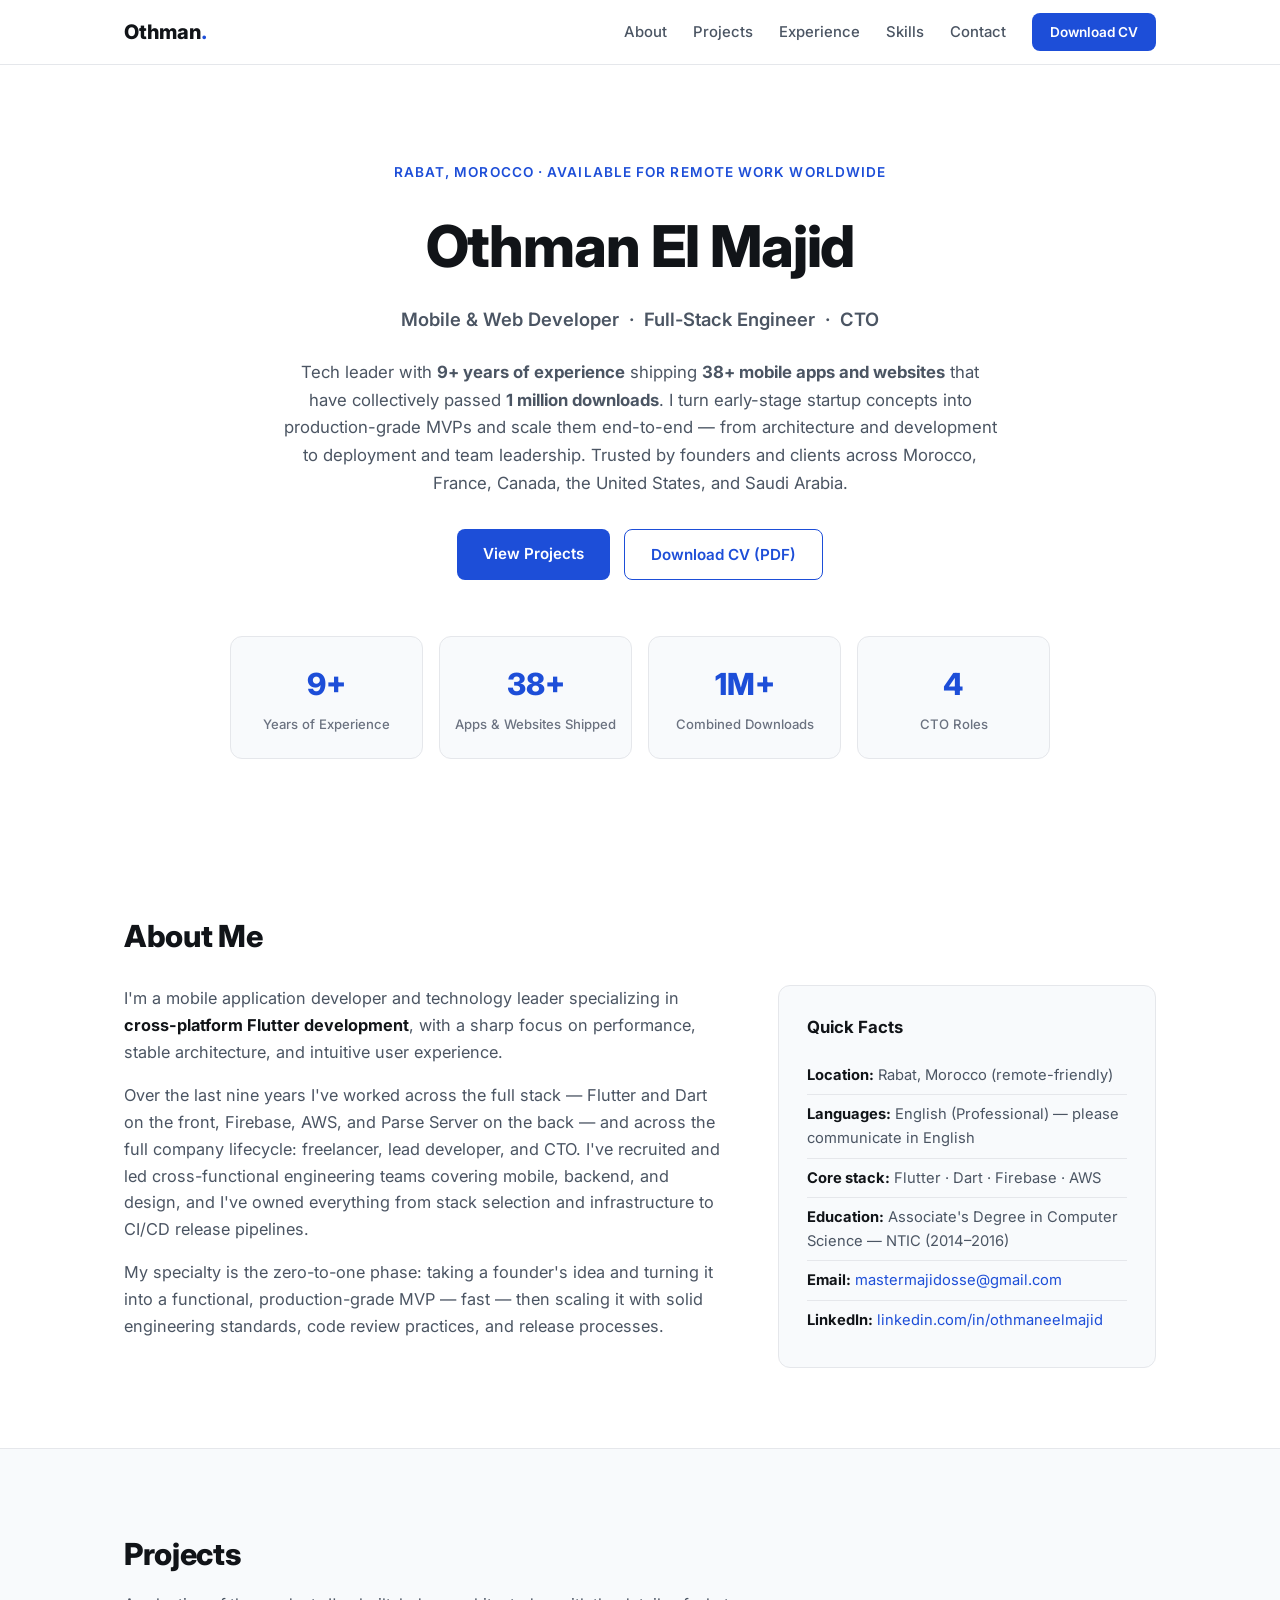
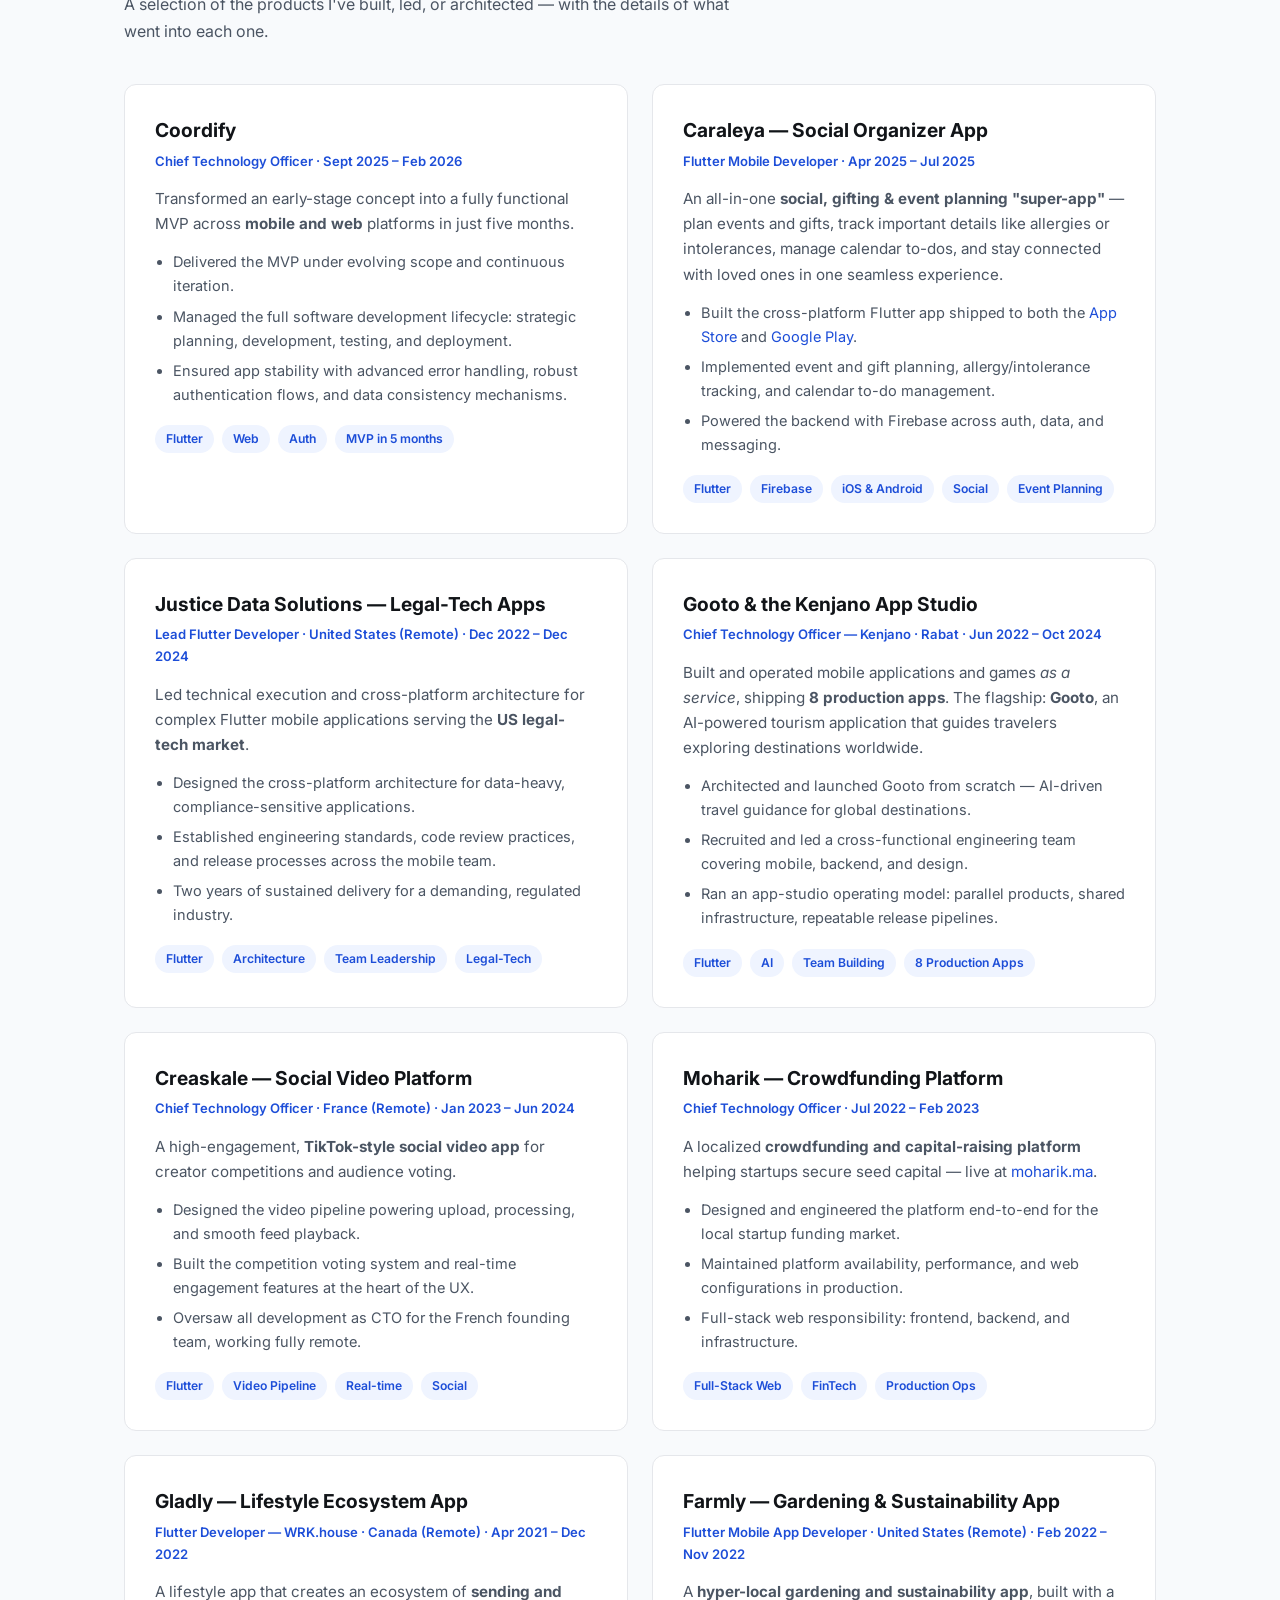
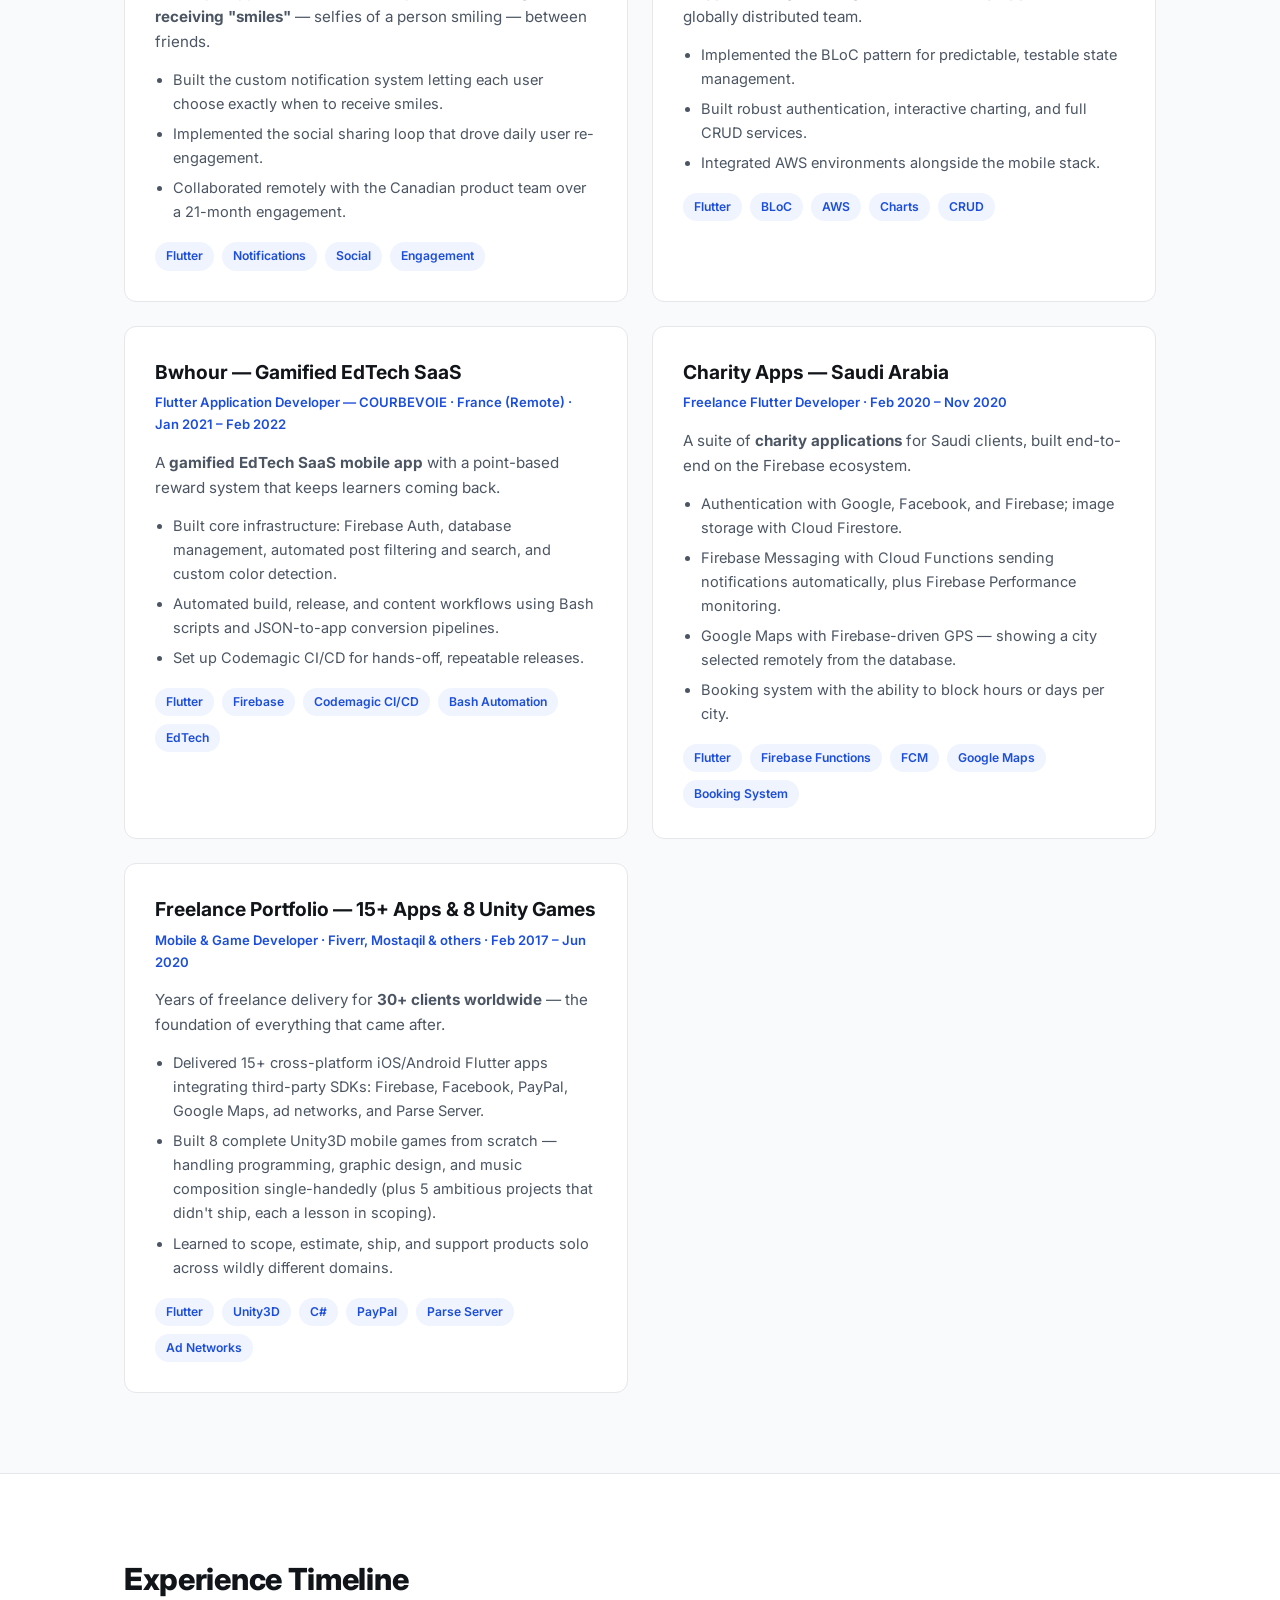
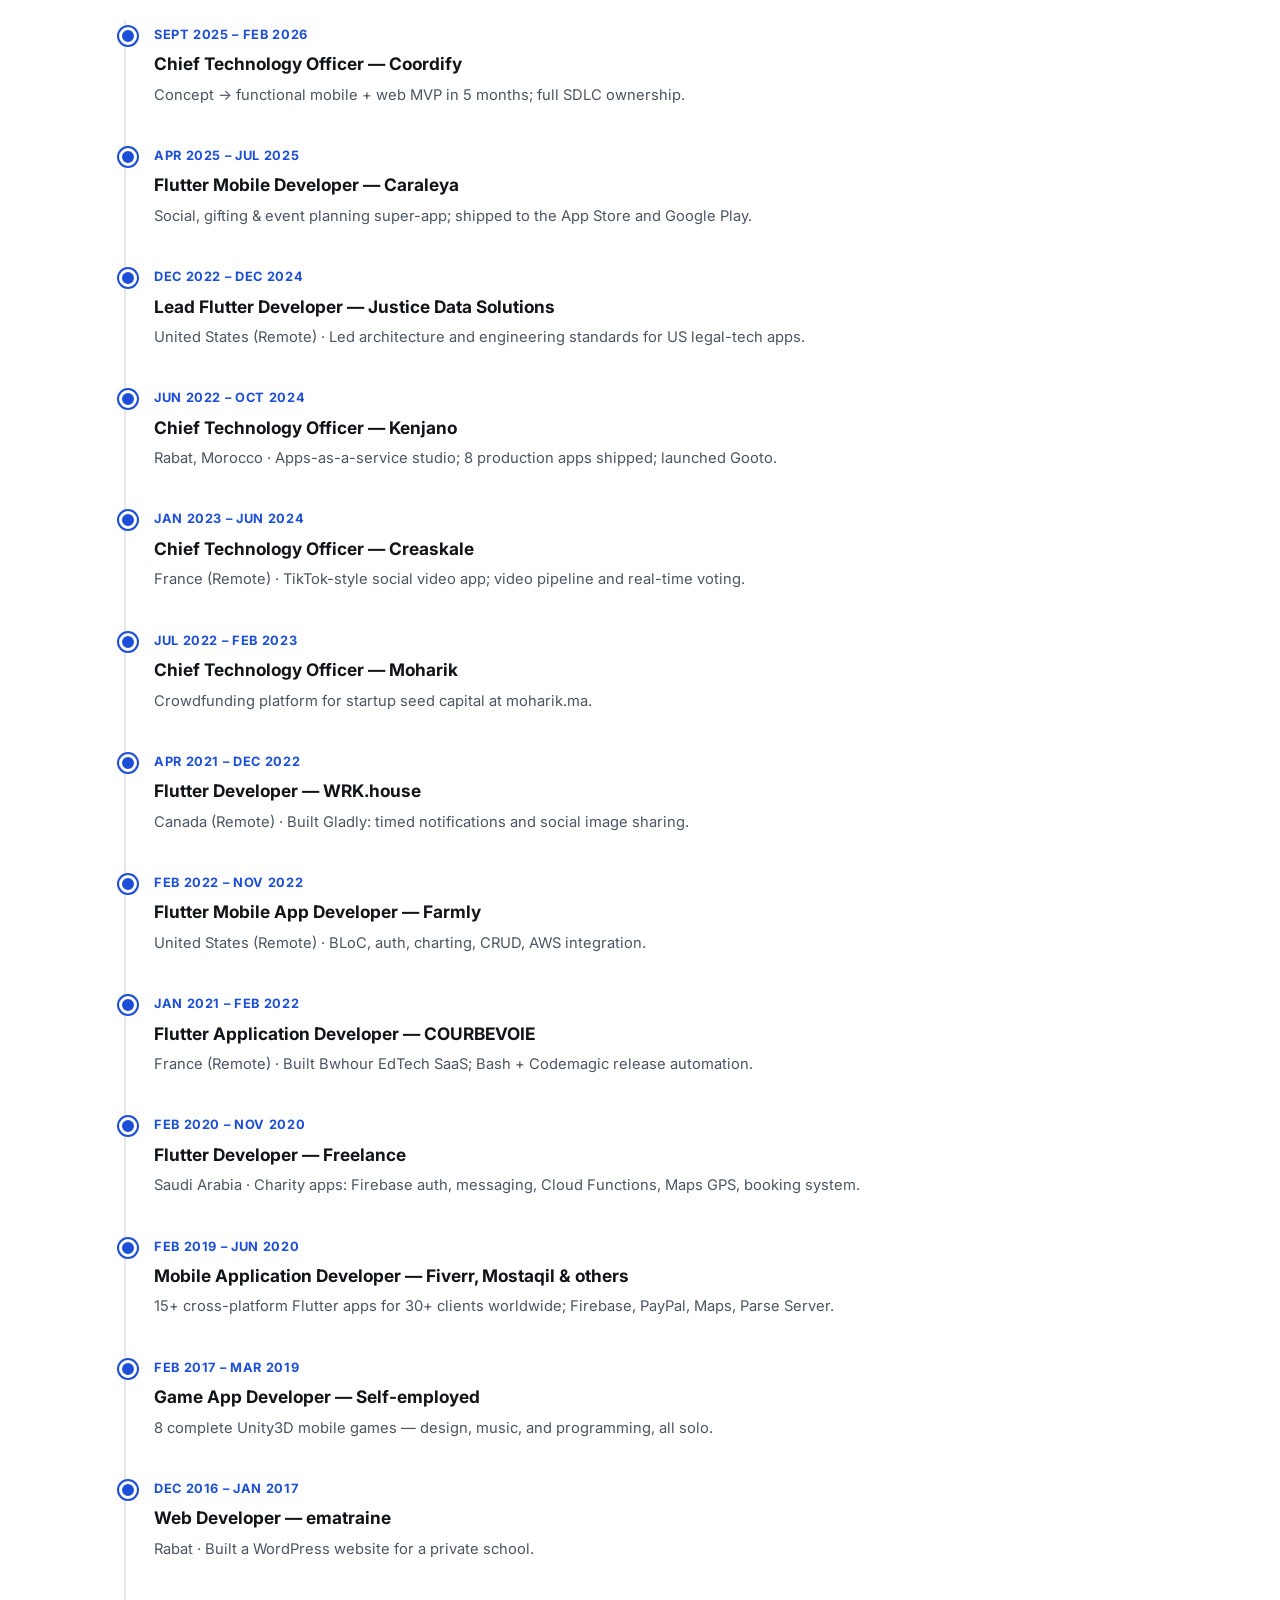
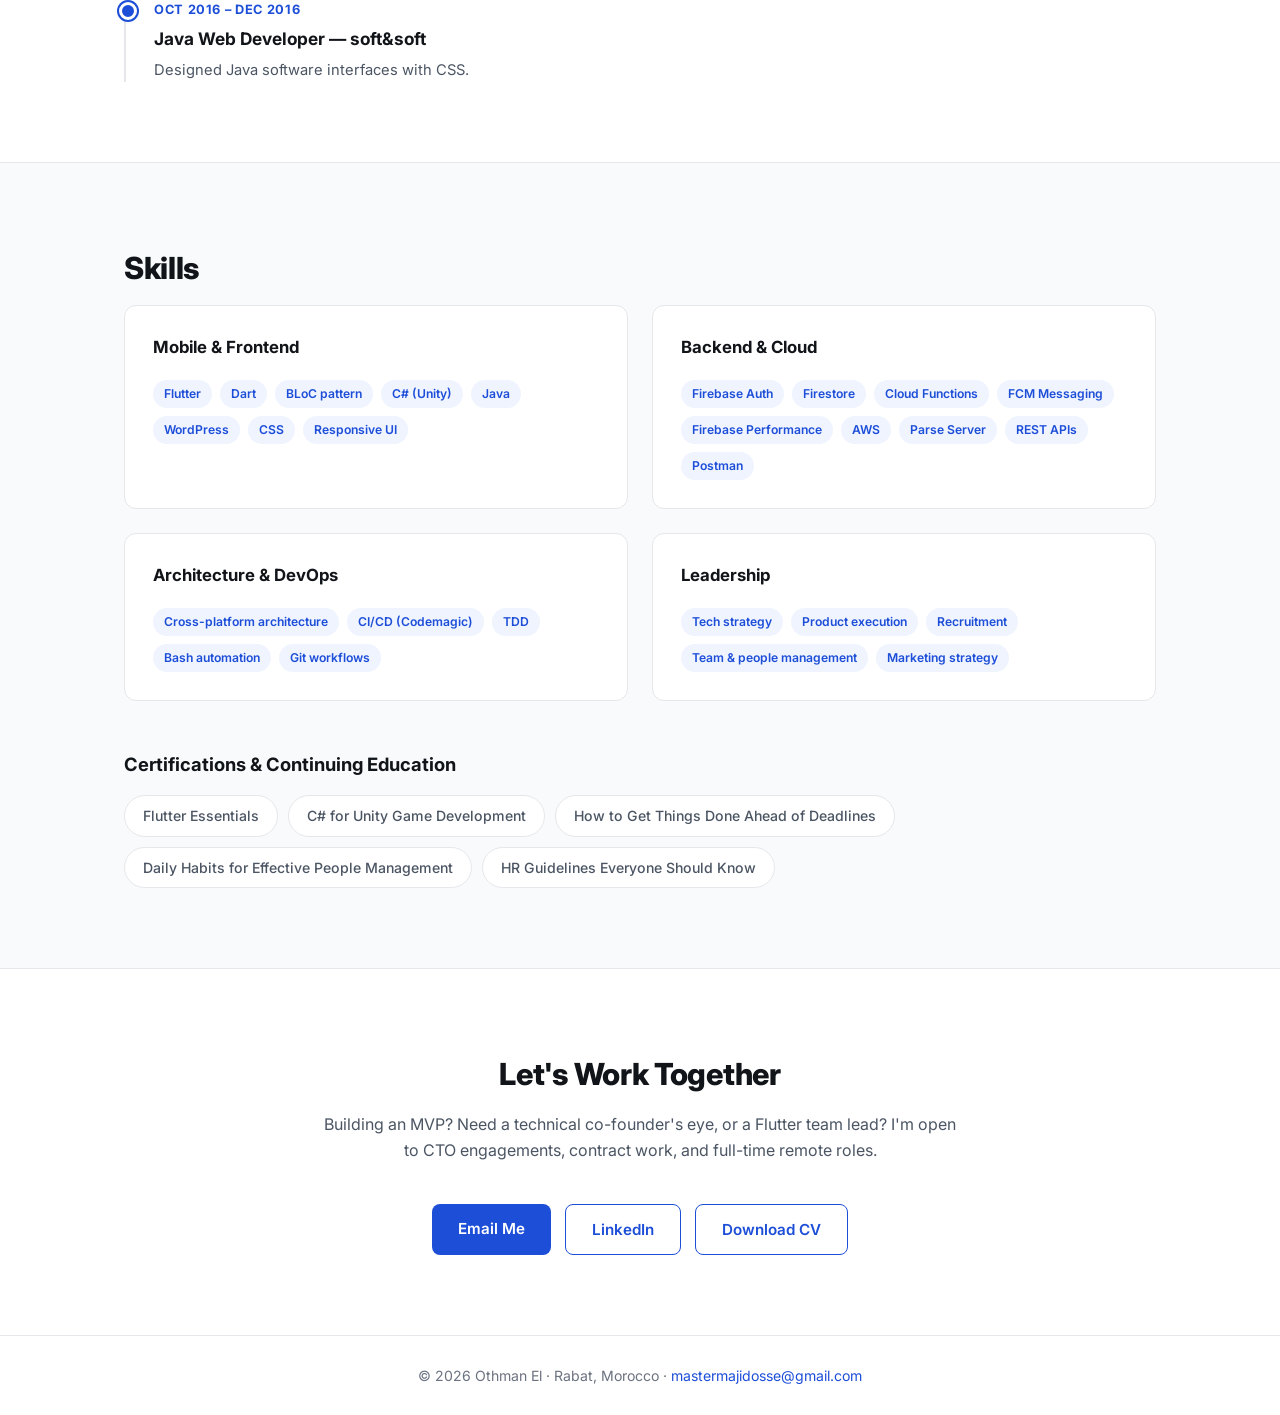
==== index.html @ d40a1158 "first commit" ====
<!DOCTYPE html>
<html lang="en">
<head>
  <meta charset="UTF-8" />
  <meta name="viewport" content="width=device-width, initial-scale=1.0" />
  <title>Othman El — Mobile &amp; Full-Stack Developer · CTO</title>
  <meta name="description" content="Othman El — Mobile application developer, full-stack engineer and CTO with 9+ years of experience, 38+ shipped apps and 1M+ downloads. Based in Rabat, Morocco." />
  <link rel="preconnect" href="https://fonts.googleapis.com" />
  <link rel="preconnect" href="https://fonts.gstatic.com" crossorigin />
  <link href="https://fonts.googleapis.com/css2?family=Inter:wght@400;500;600;700;800&display=swap" rel="stylesheet" />
  <link rel="stylesheet" href="css/style.css" />
</head>
<body>

  <!-- ============ NAV ============ -->
  <header class="nav">
    <div class="container nav-inner">
      <a href="#top" class="nav-logo">Othman<span>.</span></a>
      <nav class="nav-links" id="navLinks">
        <a href="#about">About</a>
        <a href="#projects">Projects</a>
        <a href="#experience">Experience</a>
        <a href="#skills">Skills</a>
        <a href="#contact">Contact</a>
        <a href="Othman_El_Majid_CV.pdf" class="btn btn-small" download>Download CV</a>
      </nav>
      <button class="nav-toggle" id="navToggle" aria-label="Toggle menu">
        <span></span><span></span><span></span>
      </button>
    </div>
  </header>

  <!-- ============ HERO ============ -->
  <section class="hero" id="top">
    <div class="container">
      <p class="hero-kicker">Rabat, Morocco · Available for remote work worldwide</p>
      <h1>Othman El Majid</h1>
      <p class="hero-role">Mobile &amp; Web Developer &nbsp;·&nbsp; Full-Stack Engineer &nbsp;·&nbsp; CTO</p>
      <p class="hero-lead">
        Tech leader with <strong>9+ years of experience</strong> shipping <strong>38+ mobile apps and websites</strong>
        that have collectively passed <strong>1&nbsp;million downloads</strong>. I turn early-stage startup concepts
        into production-grade MVPs and scale them end-to-end — from architecture and development to deployment
        and team leadership. Trusted by founders and clients across Morocco, France, Canada, the United States,
        and Saudi Arabia.
      </p>
      <div class="hero-actions">
        <a href="#projects" class="btn">View Projects</a>
        <a href="Othman_El_Majid_CV.pdf" class="btn btn-outline" download>Download CV (PDF)</a>
      </div>
      <div class="hero-stats">
        <div class="stat"><span class="stat-num">9+</span><span class="stat-label">Years of Experience</span></div>
        <div class="stat"><span class="stat-num">38+</span><span class="stat-label">Apps &amp; Websites Shipped</span></div>
        <div class="stat"><span class="stat-num">1M+</span><span class="stat-label">Combined Downloads</span></div>
        <div class="stat"><span class="stat-num">4</span><span class="stat-label">CTO Roles</span></div>
      </div>
    </div>
  </section>

  <!-- ============ ABOUT ============ -->
  <section class="section" id="about">
    <div class="container">
      <h2 class="section-title">About Me</h2>
      <div class="about-grid">
        <div class="about-text">
          <p>
            I'm a mobile application developer and technology leader specializing in
            <strong>cross-platform Flutter development</strong>, with a sharp focus on performance,
            stable architecture, and intuitive user experience.
          </p>
          <p>
            Over the last nine years I've worked across the full stack — Flutter and Dart on the front,
            Firebase, AWS, and Parse Server on the back — and across the full company lifecycle:
            freelancer, lead developer, and CTO. I've recruited and led cross-functional
            engineering teams covering mobile, backend, and design, and I've owned everything from
            stack selection and infrastructure to CI/CD release pipelines.
          </p>
          <p>
            My specialty is the zero-to-one phase: taking a founder's idea and turning it into a
            functional, production-grade MVP — fast — then scaling it with solid engineering
            standards, code review practices, and release processes.
          </p>
        </div>
        <div class="about-facts">
          <h3>Quick Facts</h3>
          <ul>
            <li><strong>Location:</strong> Rabat, Morocco (remote-friendly)</li>
            <li><strong>Languages:</strong> English (Professional) — please communicate in English</li>
            <li><strong>Core stack:</strong> Flutter · Dart · Firebase · AWS</li>
            <li><strong>Education:</strong> Associate's Degree in Computer Science — NTIC (2014–2016)</li>
            <li><strong>Email:</strong> <a href="mailto:mastermajidosse@gmail.com">mastermajidosse@gmail.com</a></li>
            <li><strong>LinkedIn:</strong> <a href="https://linkedin.com/in/othmaneelmajid" target="_blank" rel="noopener">linkedin.com/in/othmaneelmajid</a></li>
          </ul>
        </div>
      </div>
    </div>
  </section>

  <!-- ============ PROJECTS ============ -->
  <section class="section section-alt" id="projects">
    <div class="container">
      <h2 class="section-title">Projects</h2>
      <p class="section-sub">A selection of the products I've built, led, or architected — with the details of what went into each one.</p>

      <div class="projects">

        <!-- Coordify -->
        <article class="project">
          <div class="project-head">
            <h3>Coordify</h3>
            <span class="project-role">Chief Technology Officer · Sept 2025 – Feb 2026</span>
          </div>
          <p class="project-desc">
            Transformed an early-stage concept into a fully functional MVP across <strong>mobile and web</strong>
            platforms in just five months.
          </p>
          <ul class="project-details">
            <li>Delivered the MVP under evolving scope and continuous iteration.</li>
            <li>Managed the full software development lifecycle: strategic planning, development, testing, and deployment.</li>
            <li>Ensured app stability with advanced error handling, robust authentication flows, and data consistency mechanisms.</li>
          </ul>
          <div class="tags"><span>Flutter</span><span>Web</span><span>Auth</span><span>MVP in 5 months</span></div>
        </article>

        <!-- Caraleya -->
        <article class="project">
          <div class="project-head">
            <h3>Caraleya — Social Organizer App</h3>
            <span class="project-role">Flutter Mobile Developer · Apr 2025 – Jul 2025</span>
          </div>
          <p class="project-desc">
            An all-in-one <strong>social, gifting &amp; event planning "super-app"</strong> — plan events
            and gifts, track important details like allergies or intolerances, manage calendar to-dos,
            and stay connected with loved ones in one seamless experience.
          </p>
          <ul class="project-details">
            <li>Built the cross-platform Flutter app shipped to both the
              <a href="https://apps.apple.com" target="_blank" rel="noopener">App Store</a> and
              <a href="https://play.google.com" target="_blank" rel="noopener">Google Play</a>.</li>
            <li>Implemented event and gift planning, allergy/intolerance tracking, and calendar to-do management.</li>
            <li>Powered the backend with Firebase across auth, data, and messaging.</li>
          </ul>
          <div class="tags"><span>Flutter</span><span>Firebase</span><span>iOS &amp; Android</span><span>Social</span><span>Event Planning</span></div>
        </article>

        <!-- Justice Data Solutions -->
        <article class="project">
          <div class="project-head">
            <h3>Justice Data Solutions — Legal-Tech Apps</h3>
            <span class="project-role">Lead Flutter Developer · United States (Remote) · Dec 2022 – Dec 2024</span>
          </div>
          <p class="project-desc">
            Led technical execution and cross-platform architecture for complex Flutter mobile applications
            serving the <strong>US legal-tech market</strong>.
          </p>
          <ul class="project-details">
            <li>Designed the cross-platform architecture for data-heavy, compliance-sensitive applications.</li>
            <li>Established engineering standards, code review practices, and release processes across the mobile team.</li>
            <li>Two years of sustained delivery for a demanding, regulated industry.</li>
          </ul>
          <div class="tags"><span>Flutter</span><span>Architecture</span><span>Team Leadership</span><span>Legal-Tech</span></div>
        </article>

        <!-- Gooto / Kenjano -->
        <article class="project">
          <div class="project-head">
            <h3>Gooto &amp; the Kenjano App Studio</h3>
            <span class="project-role">Chief Technology Officer — Kenjano · Rabat · Jun 2022 – Oct 2024</span>
          </div>
          <p class="project-desc">
            Built and operated mobile applications and games <em>as a service</em>, shipping
            <strong>8 production apps</strong>. The flagship: <strong>Gooto</strong>, an AI-powered tourism
            application that guides travelers exploring destinations worldwide.
          </p>
          <ul class="project-details">
            <li>Architected and launched Gooto from scratch — AI-driven travel guidance for global destinations.</li>
            <li>Recruited and led a cross-functional engineering team covering mobile, backend, and design.</li>
            <li>Ran an app-studio operating model: parallel products, shared infrastructure, repeatable release pipelines.</li>
          </ul>
          <div class="tags"><span>Flutter</span><span>AI</span><span>Team Building</span><span>8 Production Apps</span></div>
        </article>

        <!-- Creaskale -->
        <article class="project">
          <div class="project-head">
            <h3>Creaskale — Social Video Platform</h3>
            <span class="project-role">Chief Technology Officer · France (Remote) · Jan 2023 – Jun 2024</span>
          </div>
          <p class="project-desc">
            A high-engagement, <strong>TikTok-style social video app</strong> for creator competitions
            and audience voting.
          </p>
          <ul class="project-details">
            <li>Designed the video pipeline powering upload, processing, and smooth feed playback.</li>
            <li>Built the competition voting system and real-time engagement features at the heart of the UX.</li>
            <li>Oversaw all development as CTO for the French founding team, working fully remote.</li>
          </ul>
          <div class="tags"><span>Flutter</span><span>Video Pipeline</span><span>Real-time</span><span>Social</span></div>
        </article>

        <!-- Moharik -->
        <article class="project">
          <div class="project-head">
            <h3>Moharik — Crowdfunding Platform</h3>
            <span class="project-role">Chief Technology Officer · Jul 2022 – Feb 2023</span>
          </div>
          <p class="project-desc">
            A localized <strong>crowdfunding and capital-raising platform</strong> helping startups
            secure seed capital — live at <a href="https://www.moharik.ma" target="_blank" rel="noopener">moharik.ma</a>.
          </p>
          <ul class="project-details">
            <li>Designed and engineered the platform end-to-end for the local startup funding market.</li>
            <li>Maintained platform availability, performance, and web configurations in production.</li>
            <li>Full-stack web responsibility: frontend, backend, and infrastructure.</li>
          </ul>
          <div class="tags"><span>Full-Stack Web</span><span>FinTech</span><span>Production Ops</span></div>
        </article>

        <!-- Gladly -->
        <article class="project">
          <div class="project-head">
            <h3>Gladly — Lifestyle Ecosystem App</h3>
            <span class="project-role">Flutter Developer — WRK.house · Canada (Remote) · Apr 2021 – Dec 2022</span>
          </div>
          <p class="project-desc">
            A lifestyle app that creates an ecosystem of <strong>sending and receiving "smiles"</strong> —
            selfies of a person smiling — between friends.
          </p>
          <ul class="project-details">
            <li>Built the custom notification system letting each user choose exactly when to receive smiles.</li>
            <li>Implemented the social sharing loop that drove daily user re-engagement.</li>
            <li>Collaborated remotely with the Canadian product team over a 21-month engagement.</li>
          </ul>
          <div class="tags"><span>Flutter</span><span>Notifications</span><span>Social</span><span>Engagement</span></div>
        </article>

        <!-- Farmly -->
        <article class="project">
          <div class="project-head">
            <h3>Farmly — Gardening &amp; Sustainability App</h3>
            <span class="project-role">Flutter Mobile App Developer · United States (Remote) · Feb 2022 – Nov 2022</span>
          </div>
          <p class="project-desc">
            A <strong>hyper-local gardening and sustainability app</strong>, built with a globally
            distributed team.
          </p>
          <ul class="project-details">
            <li>Implemented the BLoC pattern for predictable, testable state management.</li>
            <li>Built robust authentication, interactive charting, and full CRUD services.</li>
            <li>Integrated AWS environments alongside the mobile stack.</li>
          </ul>
          <div class="tags"><span>Flutter</span><span>BLoC</span><span>AWS</span><span>Charts</span><span>CRUD</span></div>
        </article>

        <!-- Bwhour -->
        <article class="project">
          <div class="project-head">
            <h3>Bwhour — Gamified EdTech SaaS</h3>
            <span class="project-role">Flutter Application Developer — COURBEVOIE · France (Remote) · Jan 2021 – Feb 2022</span>
          </div>
          <p class="project-desc">
            A <strong>gamified EdTech SaaS mobile app</strong> with a point-based reward system that keeps
            learners coming back.
          </p>
          <ul class="project-details">
            <li>Built core infrastructure: Firebase Auth, database management, automated post filtering and search, and custom color detection.</li>
            <li>Automated build, release, and content workflows using Bash scripts and JSON-to-app conversion pipelines.</li>
            <li>Set up Codemagic CI/CD for hands-off, repeatable releases.</li>
          </ul>
          <div class="tags"><span>Flutter</span><span>Firebase</span><span>Codemagic CI/CD</span><span>Bash Automation</span><span>EdTech</span></div>
        </article>

        <!-- Charity Apps -->
        <article class="project">
          <div class="project-head">
            <h3>Charity Apps — Saudi Arabia</h3>
            <span class="project-role">Freelance Flutter Developer · Feb 2020 – Nov 2020</span>
          </div>
          <p class="project-desc">
            A suite of <strong>charity applications</strong> for Saudi clients, built end-to-end on the
            Firebase ecosystem.
          </p>
          <ul class="project-details">
            <li>Authentication with Google, Facebook, and Firebase; image storage with Cloud Firestore.</li>
            <li>Firebase Messaging with Cloud Functions sending notifications automatically, plus Firebase Performance monitoring.</li>
            <li>Google Maps with Firebase-driven GPS — showing a city selected remotely from the database.</li>
            <li>Booking system with the ability to block hours or days per city.</li>
          </ul>
          <div class="tags"><span>Flutter</span><span>Firebase Functions</span><span>FCM</span><span>Google Maps</span><span>Booking System</span></div>
        </article>

        <!-- Freelance + Unity -->
        <article class="project">
          <div class="project-head">
            <h3>Freelance Portfolio — 15+ Apps &amp; 8 Unity Games</h3>
            <span class="project-role">Mobile &amp; Game Developer · Fiverr, Mostaqil &amp; others · Feb 2017 – Jun 2020</span>
          </div>
          <p class="project-desc">
            Years of freelance delivery for <strong>30+ clients worldwide</strong> — the foundation
            of everything that came after.
          </p>
          <ul class="project-details">
            <li>Delivered 15+ cross-platform iOS/Android Flutter apps integrating third-party SDKs: Firebase, Facebook, PayPal, Google Maps, ad networks, and Parse Server.</li>
            <li>Built 8 complete Unity3D mobile games from scratch — handling programming, graphic design, and music composition single-handedly (plus 5 ambitious projects that didn't ship, each a lesson in scoping).</li>
            <li>Learned to scope, estimate, ship, and support products solo across wildly different domains.</li>
          </ul>
          <div class="tags"><span>Flutter</span><span>Unity3D</span><span>C#</span><span>PayPal</span><span>Parse Server</span><span>Ad Networks</span></div>
        </article>

      </div>
    </div>
  </section>

  <!-- ============ EXPERIENCE ============ -->
  <section class="section" id="experience">
    <div class="container">
      <h2 class="section-title">Experience Timeline</h2>
      <div class="timeline">
        <div class="tl-item">
          <span class="tl-date">Sept 2025 – Feb 2026</span>
          <h3>Chief Technology Officer — Coordify</h3>
          <p>Concept → functional mobile + web MVP in 5 months; full SDLC ownership.</p>
        </div>
        <div class="tl-item">
          <span class="tl-date">Apr 2025 – Jul 2025</span>
          <h3>Flutter Mobile Developer — Caraleya</h3>
          <p>Social, gifting &amp; event planning super-app; shipped to the App Store and Google Play.</p>
        </div>
        <div class="tl-item">
          <span class="tl-date">Dec 2022 – Dec 2024</span>
          <h3>Lead Flutter Developer — Justice Data Solutions</h3>
          <p>United States (Remote) · Led architecture and engineering standards for US legal-tech apps.</p>
        </div>
        <div class="tl-item">
          <span class="tl-date">Jun 2022 – Oct 2024</span>
          <h3>Chief Technology Officer — Kenjano</h3>
          <p>Rabat, Morocco · Apps-as-a-service studio; 8 production apps shipped; launched Gooto.</p>
        </div>
        <div class="tl-item">
          <span class="tl-date">Jan 2023 – Jun 2024</span>
          <h3>Chief Technology Officer — Creaskale</h3>
          <p>France (Remote) · TikTok-style social video app; video pipeline and real-time voting.</p>
        </div>
        <div class="tl-item">
          <span class="tl-date">Jul 2022 – Feb 2023</span>
          <h3>Chief Technology Officer — Moharik</h3>
          <p>Crowdfunding platform for startup seed capital at moharik.ma.</p>
        </div>
        <div class="tl-item">
          <span class="tl-date">Apr 2021 – Dec 2022</span>
          <h3>Flutter Developer — WRK.house</h3>
          <p>Canada (Remote) · Built Gladly: timed notifications and social image sharing.</p>
        </div>
        <div class="tl-item">
          <span class="tl-date">Feb 2022 – Nov 2022</span>
          <h3>Flutter Mobile App Developer — Farmly</h3>
          <p>United States (Remote) · BLoC, auth, charting, CRUD, AWS integration.</p>
        </div>
        <div class="tl-item">
          <span class="tl-date">Jan 2021 – Feb 2022</span>
          <h3>Flutter Application Developer — COURBEVOIE</h3>
          <p>France (Remote) · Built Bwhour EdTech SaaS; Bash + Codemagic release automation.</p>
        </div>
        <div class="tl-item">
          <span class="tl-date">Feb 2020 – Nov 2020</span>
          <h3>Flutter Developer — Freelance</h3>
          <p>Saudi Arabia · Charity apps: Firebase auth, messaging, Cloud Functions, Maps GPS, booking system.</p>
        </div>
        <div class="tl-item">
          <span class="tl-date">Feb 2019 – Jun 2020</span>
          <h3>Mobile Application Developer — Fiverr, Mostaqil &amp; others</h3>
          <p>15+ cross-platform Flutter apps for 30+ clients worldwide; Firebase, PayPal, Maps, Parse Server.</p>
        </div>
        <div class="tl-item">
          <span class="tl-date">Feb 2017 – Mar 2019</span>
          <h3>Game App Developer — Self-employed</h3>
          <p>8 complete Unity3D mobile games — design, music, and programming, all solo.</p>
        </div>
        <div class="tl-item">
          <span class="tl-date">Dec 2016 – Jan 2017</span>
          <h3>Web Developer — ematraine</h3>
          <p>Rabat · Built a WordPress website for a private school.</p>
        </div>
        <div class="tl-item">
          <span class="tl-date">Oct 2016 – Dec 2016</span>
          <h3>Java Web Developer — soft&amp;soft</h3>
          <p>Designed Java software interfaces with CSS.</p>
        </div>
      </div>
    </div>
  </section>

  <!-- ============ SKILLS ============ -->
  <section class="section section-alt" id="skills">
    <div class="container">
      <h2 class="section-title">Skills</h2>
      <div class="skills-grid">
        <div class="skill-card">
          <h3>Mobile &amp; Frontend</h3>
          <div class="tags"><span>Flutter</span><span>Dart</span><span>BLoC pattern</span><span>C# (Unity)</span><span>Java</span><span>WordPress</span><span>CSS</span><span>Responsive UI</span></div>
        </div>
        <div class="skill-card">
          <h3>Backend &amp; Cloud</h3>
          <div class="tags"><span>Firebase Auth</span><span>Firestore</span><span>Cloud Functions</span><span>FCM Messaging</span><span>Firebase Performance</span><span>AWS</span><span>Parse Server</span><span>REST APIs</span><span>Postman</span></div>
        </div>
        <div class="skill-card">
          <h3>Architecture &amp; DevOps</h3>
          <div class="tags"><span>Cross-platform architecture</span><span>CI/CD (Codemagic)</span><span>TDD</span><span>Bash automation</span><span>Git workflows</span></div>
        </div>
        <div class="skill-card">
          <h3>Leadership</h3>
          <div class="tags"><span>Tech strategy</span><span>Product execution</span><span>Recruitment</span><span>Team &amp; people management</span><span>Marketing strategy</span></div>
        </div>
      </div>

      <h3 class="certs-title">Certifications &amp; Continuing Education</h3>
      <ul class="certs">
        <li>Flutter Essentials</li>
        <li>C# for Unity Game Development</li>
        <li>How to Get Things Done Ahead of Deadlines</li>
        <li>Daily Habits for Effective People Management</li>
        <li>HR Guidelines Everyone Should Know</li>
      </ul>
    </div>
  </section>

  <!-- ============ CONTACT ============ -->
  <section class="section" id="contact">
    <div class="container contact-box">
      <h2 class="section-title">Let's Work Together</h2>
      <p class="section-sub">
        Building an MVP? Need a technical co-founder's eye, or a Flutter team lead?
        I'm open to CTO engagements, contract work, and full-time remote roles.
      </p>
      <div class="hero-actions">
        <a href="mailto:mastermajidosse@gmail.com" class="btn">Email Me</a>
        <a href="https://linkedin.com/in/othmaneelmajid" class="btn btn-outline" target="_blank" rel="noopener">LinkedIn</a>
        <a href="Othman_El_Majid_CV.pdf" class="btn btn-outline" download>Download CV</a>
      </div>
    </div>
  </section>

  <footer class="footer">
    <div class="container">
      <p>© 2026 Othman El · Rabat, Morocco · <a href="mailto:mastermajidosse@gmail.com">mastermajidosse@gmail.com</a></p>
    </div>
  </footer>

  <script>
    const toggle = document.getElementById('navToggle');
    const links = document.getElementById('navLinks');
    toggle.addEventListener('click', () => links.classList.toggle('open'));
    links.querySelectorAll('a').forEach(a => a.addEventListener('click', () => links.classList.remove('open')));
  </script>
</body>
</html>
---- css/style.css ----
/* ============ BASE ============ */
:root {
  --ink: #111418;
  --ink-soft: #4b5563;
  --ink-faint: #6b7280;
  --accent: #1d4ed8;
  --accent-soft: #eff4ff;
  --line: #e5e7eb;
  --bg-alt: #f8fafc;
  --radius: 12px;
  --max: 1080px;
}

* { margin: 0; padding: 0; box-sizing: border-box; }

html { scroll-behavior: smooth; }

body {
  font-family: "Inter", -apple-system, BlinkMacSystemFont, "Segoe UI", sans-serif;
  color: var(--ink);
  background: #ffffff;
  line-height: 1.65;
  -webkit-font-smoothing: antialiased;
}

.container { max-width: var(--max); margin: 0 auto; padding: 0 24px; }

a { color: var(--accent); text-decoration: none; }
a:hover { text-decoration: underline; }

/* ============ BUTTONS ============ */
.btn {
  display: inline-block;
  background: var(--accent);
  color: #fff;
  padding: 12px 26px;
  border-radius: 8px;
  font-weight: 600;
  font-size: 0.95rem;
  transition: background 0.15s ease, transform 0.15s ease;
}
.btn:hover { background: #1e40af; text-decoration: none; transform: translateY(-1px); }

.btn-outline {
  background: #fff;
  color: var(--accent);
  border: 1.5px solid var(--accent);
}
.btn-outline:hover { background: var(--accent-soft); }

.btn-small { padding: 8px 18px; font-size: 0.85rem; }

/* ============ NAV ============ */
.nav {
  position: sticky;
  top: 0;
  z-index: 100;
  background: rgba(255, 255, 255, 0.92);
  backdrop-filter: blur(8px);
  border-bottom: 1px solid var(--line);
}
.nav-inner {
  display: flex;
  align-items: center;
  justify-content: space-between;
  height: 64px;
}
.nav-logo {
  font-weight: 800;
  font-size: 1.25rem;
  color: var(--ink);
}
.nav-logo span { color: var(--accent); }
.nav-logo:hover { text-decoration: none; }

.nav-links { display: flex; align-items: center; gap: 26px; }
.nav-links a:not(.btn) {
  color: var(--ink-soft);
  font-weight: 500;
  font-size: 0.93rem;
}
.nav-links a:not(.btn):hover { color: var(--accent); text-decoration: none; }

.nav-toggle { display: none; background: none; border: none; cursor: pointer; }
.nav-toggle span {
  display: block;
  width: 22px;
  height: 2px;
  background: var(--ink);
  margin: 5px 0;
  border-radius: 2px;
}

/* ============ HERO ============ */
.hero {
  padding: 96px 0 72px;
  text-align: center;
}
.hero-kicker {
  color: var(--accent);
  font-weight: 600;
  font-size: 0.85rem;
  letter-spacing: 0.08em;
  text-transform: uppercase;
  margin-bottom: 16px;
}
.hero h1 {
  font-size: clamp(2.4rem, 6vw, 3.6rem);
  font-weight: 800;
  letter-spacing: -0.02em;
}
.hero-role {
  margin-top: 10px;
  font-size: 1.15rem;
  font-weight: 600;
  color: var(--ink-soft);
}
.hero-lead {
  max-width: 720px;
  margin: 24px auto 0;
  font-size: 1.05rem;
  color: var(--ink-soft);
}
.hero-actions {
  margin-top: 32px;
  display: flex;
  gap: 14px;
  justify-content: center;
  flex-wrap: wrap;
}
.hero-stats {
  margin-top: 56px;
  display: grid;
  grid-template-columns: repeat(4, 1fr);
  gap: 16px;
  max-width: 820px;
  margin-left: auto;
  margin-right: auto;
}
.stat {
  background: var(--bg-alt);
  border: 1px solid var(--line);
  border-radius: var(--radius);
  padding: 22px 12px;
}
.stat-num {
  display: block;
  font-size: 1.9rem;
  font-weight: 800;
  color: var(--accent);
}
.stat-label {
  font-size: 0.82rem;
  color: var(--ink-faint);
  font-weight: 500;
}

/* ============ SECTIONS ============ */
.section { padding: 80px 0; }
.section-alt { background: var(--bg-alt); border-top: 1px solid var(--line); border-bottom: 1px solid var(--line); }

.section-title {
  font-size: 1.9rem;
  font-weight: 800;
  letter-spacing: -0.01em;
  margin-bottom: 12px;
}
.section-sub {
  color: var(--ink-soft);
  max-width: 640px;
  margin-bottom: 40px;
}

/* ============ ABOUT ============ */
.about-grid {
  display: grid;
  grid-template-columns: 1.6fr 1fr;
  gap: 48px;
  margin-top: 24px;
}
.about-text p + p { margin-top: 16px; }
.about-text { color: var(--ink-soft); font-size: 1.02rem; }
.about-text strong { color: var(--ink); }

.about-facts {
  background: var(--bg-alt);
  border: 1px solid var(--line);
  border-radius: var(--radius);
  padding: 28px;
  height: fit-content;
}
.about-facts h3 { font-size: 1.05rem; margin-bottom: 14px; }
.about-facts ul { list-style: none; }
.about-facts li { padding: 7px 0; font-size: 0.92rem; color: var(--ink-soft); border-bottom: 1px solid var(--line); }
.about-facts li:last-child { border-bottom: none; }
.about-facts strong { color: var(--ink); }

/* ============ PROJECTS ============ */
.projects {
  display: grid;
  grid-template-columns: 1fr 1fr;
  gap: 24px;
}
.project {
  background: #fff;
  border: 1px solid var(--line);
  border-radius: var(--radius);
  padding: 30px;
  transition: box-shadow 0.2s ease, transform 0.2s ease;
}
.project:hover {
  box-shadow: 0 10px 30px rgba(17, 20, 24, 0.07);
  transform: translateY(-2px);
}
.project-head h3 { font-size: 1.2rem; font-weight: 700; }
.project-role {
  display: block;
  margin-top: 4px;
  font-size: 0.82rem;
  font-weight: 600;
  color: var(--accent);
}
.project-desc { margin-top: 14px; color: var(--ink-soft); font-size: 0.95rem; }
.project-details {
  margin: 14px 0 0 18px;
  color: var(--ink-soft);
  font-size: 0.91rem;
}
.project-details li { margin-bottom: 6px; }

.tags { margin-top: 18px; display: flex; flex-wrap: wrap; gap: 8px; }
.tags span {
  background: var(--accent-soft);
  color: var(--accent);
  font-size: 0.76rem;
  font-weight: 600;
  padding: 4px 11px;
  border-radius: 999px;
}

/* ============ TIMELINE ============ */
.timeline {
  position: relative;
  margin-top: 16px;
  padding-left: 28px;
  border-left: 2px solid var(--line);
}
.tl-item { position: relative; padding-bottom: 34px; }
.tl-item:last-child { padding-bottom: 0; }
.tl-item::before {
  content: "";
  position: absolute;
  left: -35px;
  top: 7px;
  width: 12px;
  height: 12px;
  border-radius: 50%;
  background: var(--accent);
  border: 3px solid #fff;
  box-shadow: 0 0 0 2px var(--accent);
}
.tl-date {
  font-size: 0.8rem;
  font-weight: 700;
  color: var(--accent);
  text-transform: uppercase;
  letter-spacing: 0.05em;
}
.tl-item h3 { font-size: 1.08rem; margin-top: 4px; }
.tl-item p { color: var(--ink-soft); font-size: 0.92rem; margin-top: 4px; }

/* ============ SKILLS ============ */
.skills-grid {
  display: grid;
  grid-template-columns: 1fr 1fr;
  gap: 24px;
}
.skill-card {
  background: #fff;
  border: 1px solid var(--line);
  border-radius: var(--radius);
  padding: 28px;
}
.skill-card h3 { font-size: 1.05rem; margin-bottom: 14px; }

.certs-title { margin-top: 48px; font-size: 1.15rem; }
.certs {
  margin-top: 16px;
  list-style: none;
  display: flex;
  flex-wrap: wrap;
  gap: 10px;
}
.certs li {
  background: #fff;
  border: 1px solid var(--line);
  border-radius: 999px;
  padding: 8px 18px;
  font-size: 0.88rem;
  color: var(--ink-soft);
  font-weight: 500;
}

/* ============ CONTACT / FOOTER ============ */
.contact-box { text-align: center; }
.contact-box .section-sub { margin-left: auto; margin-right: auto; }

.footer {
  border-top: 1px solid var(--line);
  padding: 28px 0;
  text-align: center;
  color: var(--ink-faint);
  font-size: 0.88rem;
}

/* ============ RESPONSIVE ============ */
@media (max-width: 860px) {
  .projects, .skills-grid { grid-template-columns: 1fr; }
  .about-grid { grid-template-columns: 1fr; gap: 32px; }
  .hero-stats { grid-template-columns: repeat(2, 1fr); }
}

@media (max-width: 720px) {
  .nav-toggle { display: block; }
  .nav-links {
    display: none;
    position: absolute;
    top: 64px;
    left: 0;
    right: 0;
    background: #fff;
    border-bottom: 1px solid var(--line);
    flex-direction: column;
    padding: 20px 24px;
    gap: 16px;
    align-items: flex-start;
  }
  .nav-links.open { display: flex; }
  .hero { padding: 64px 0 48px; }
  .section { padding: 56px 0; }
}
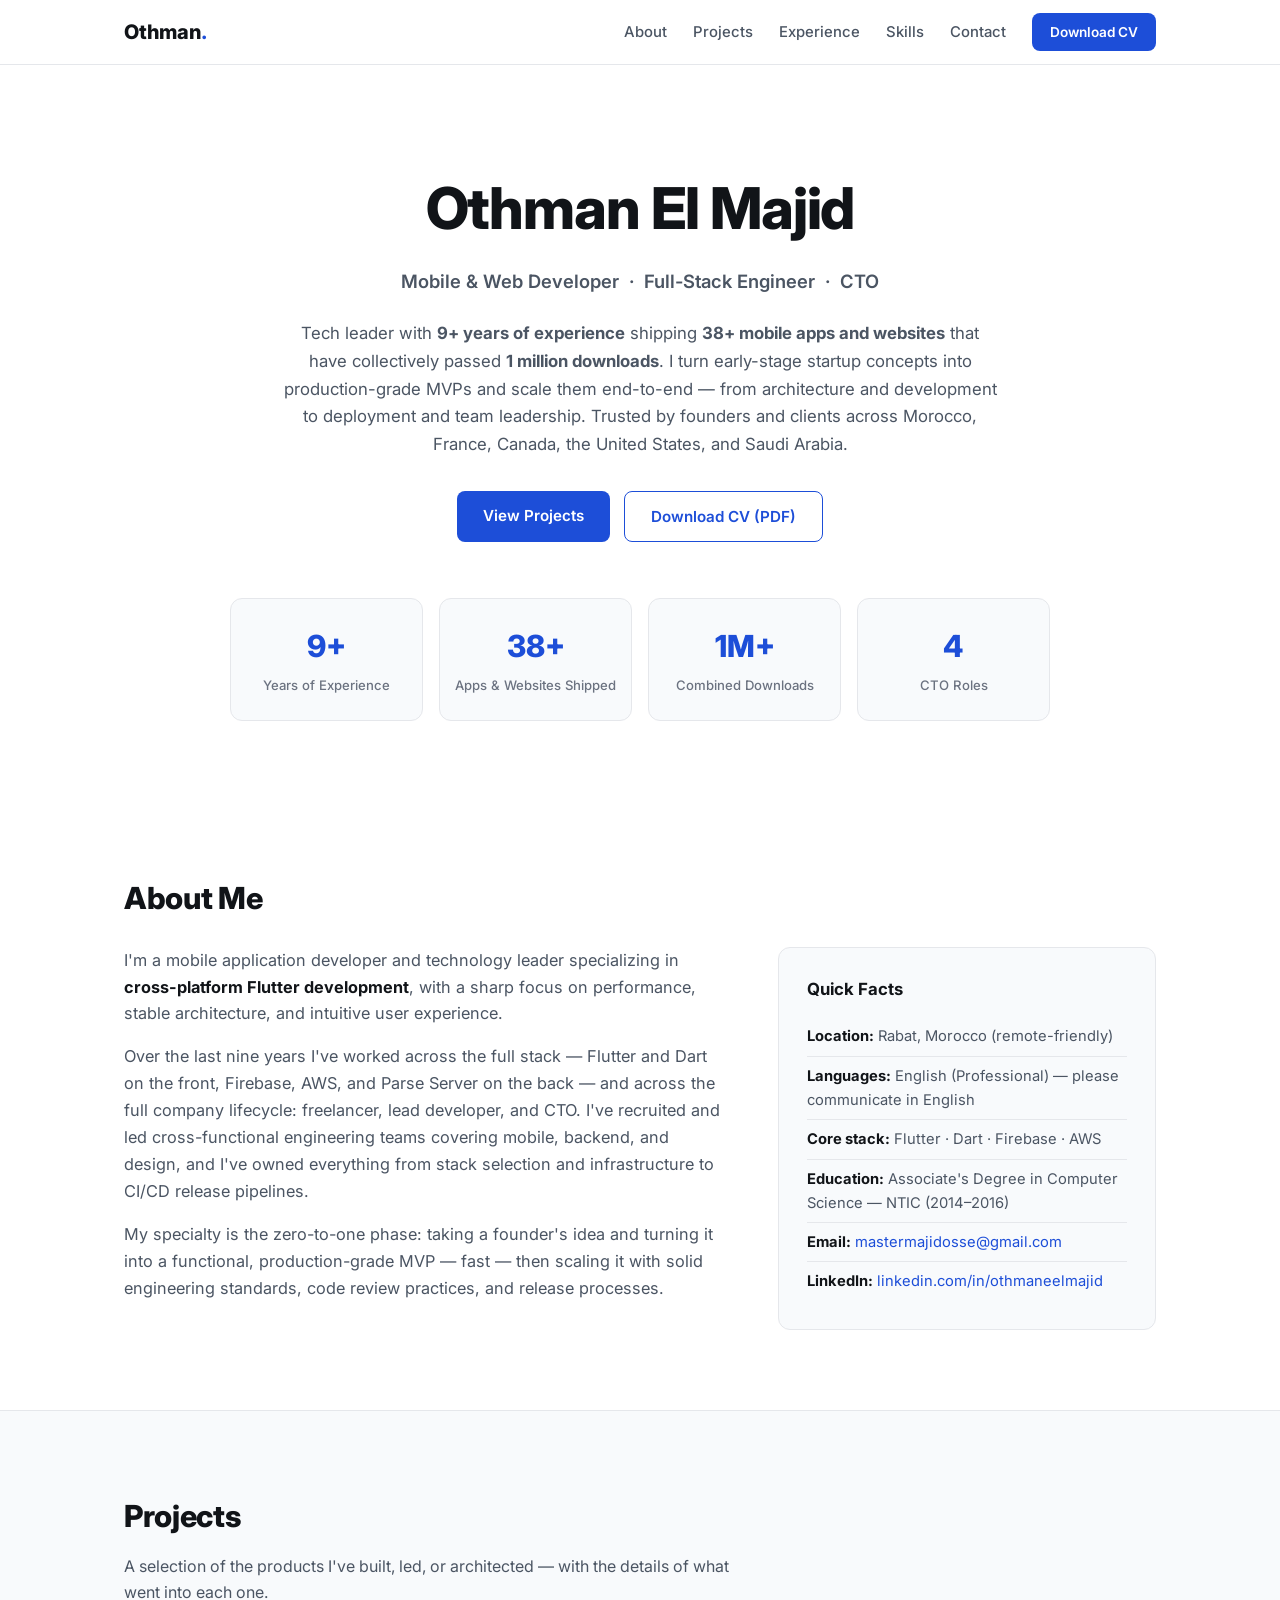
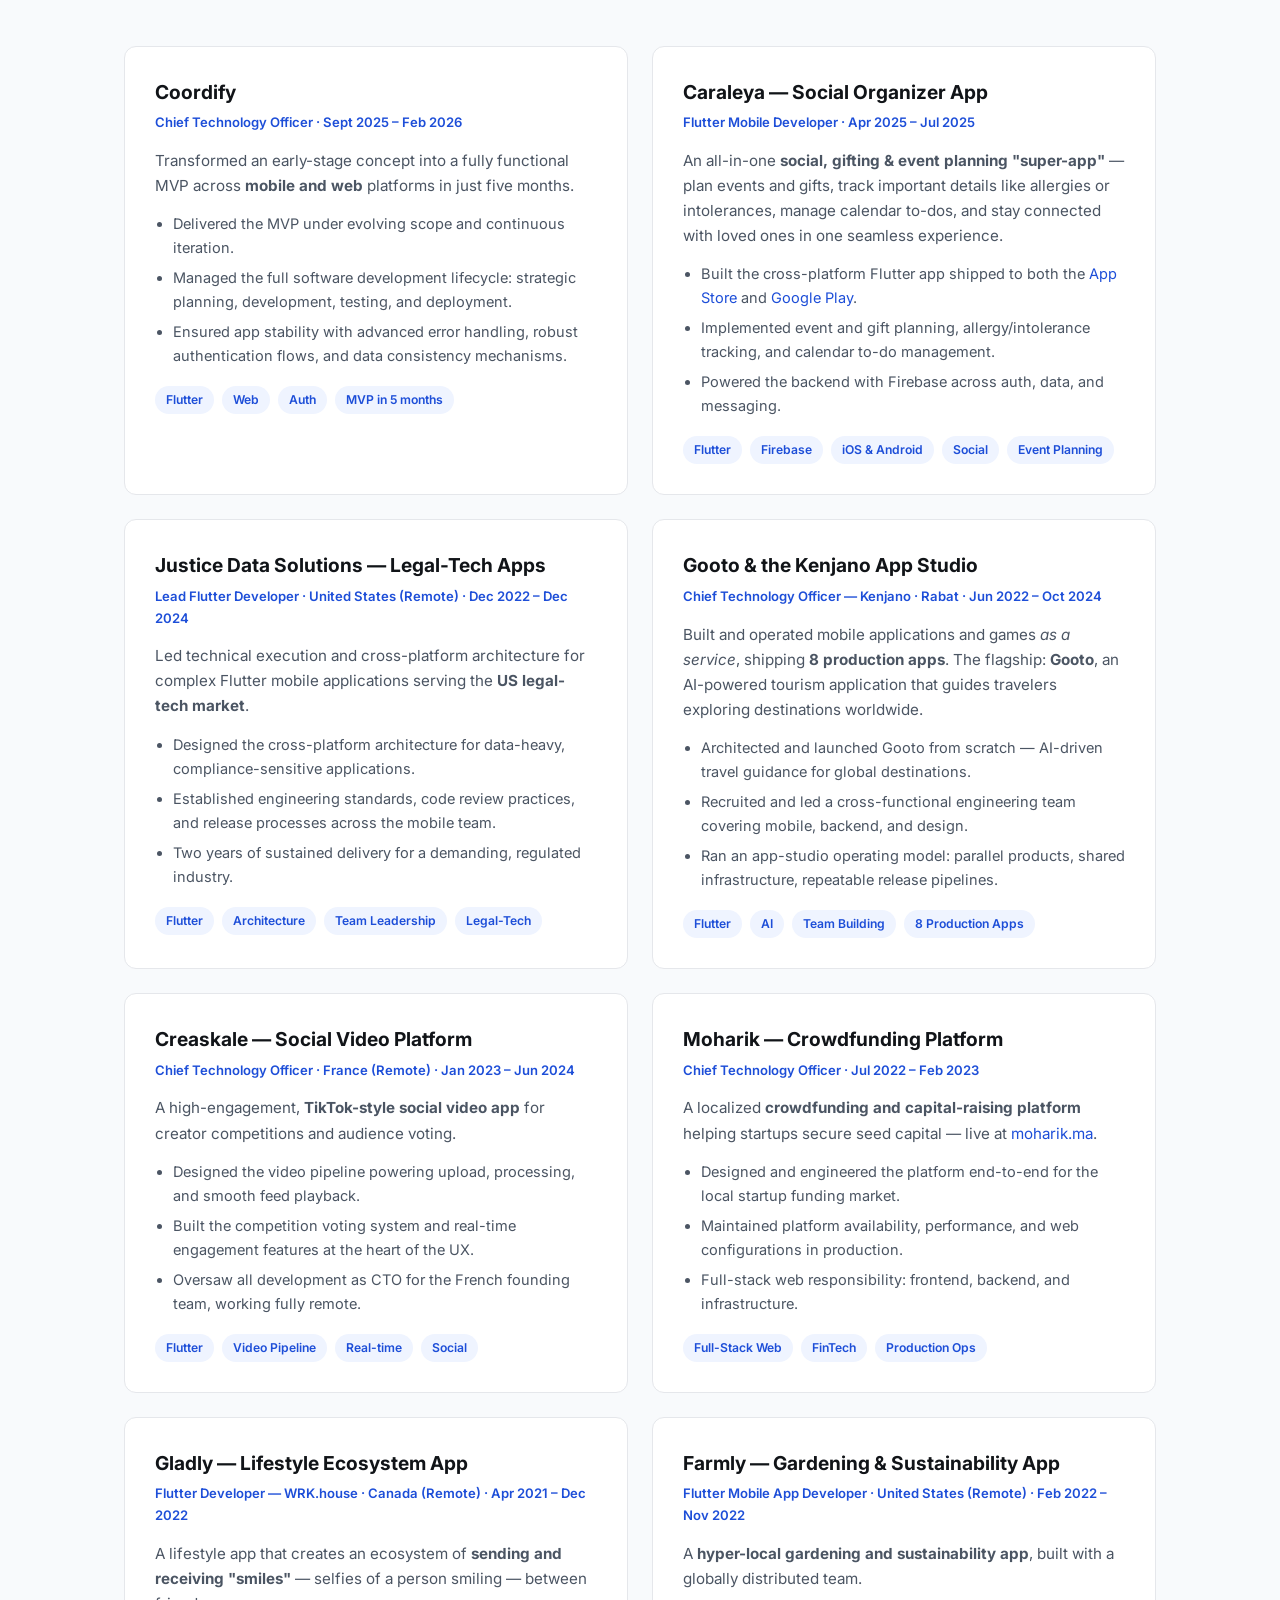
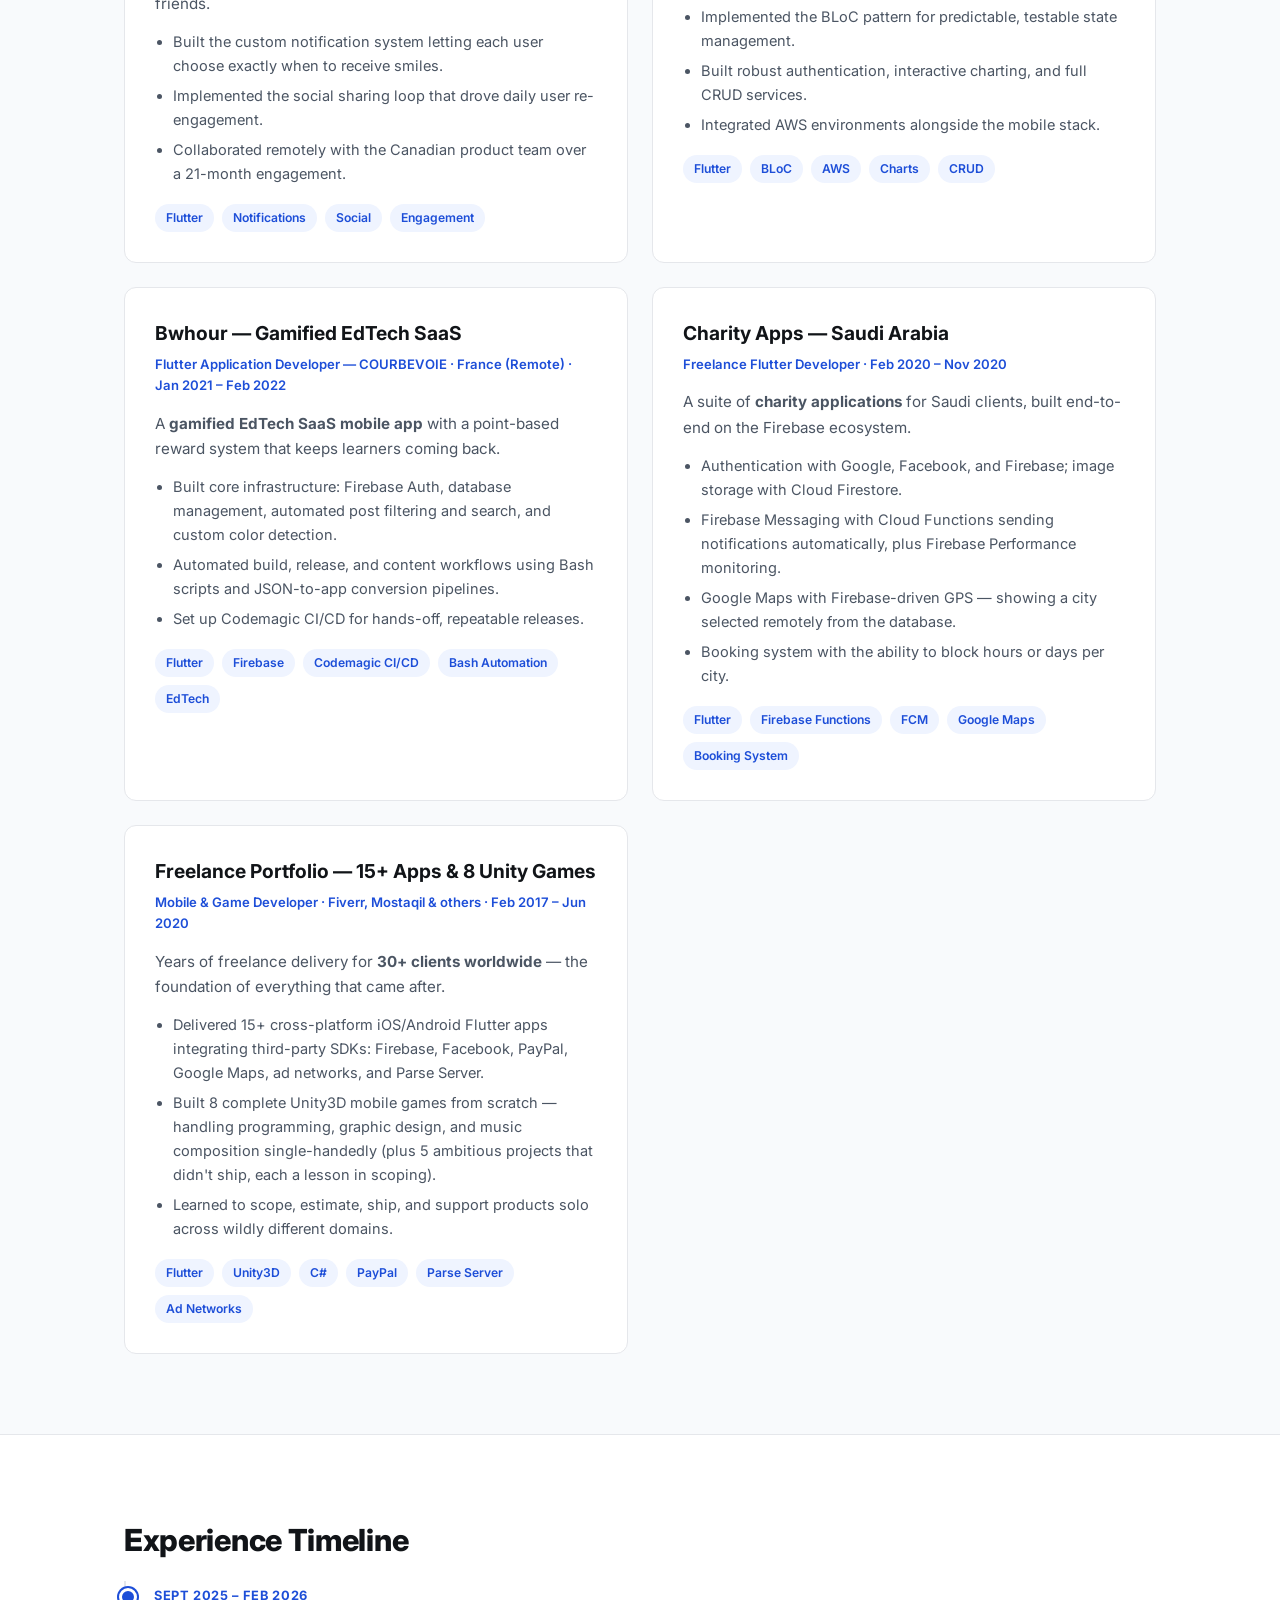
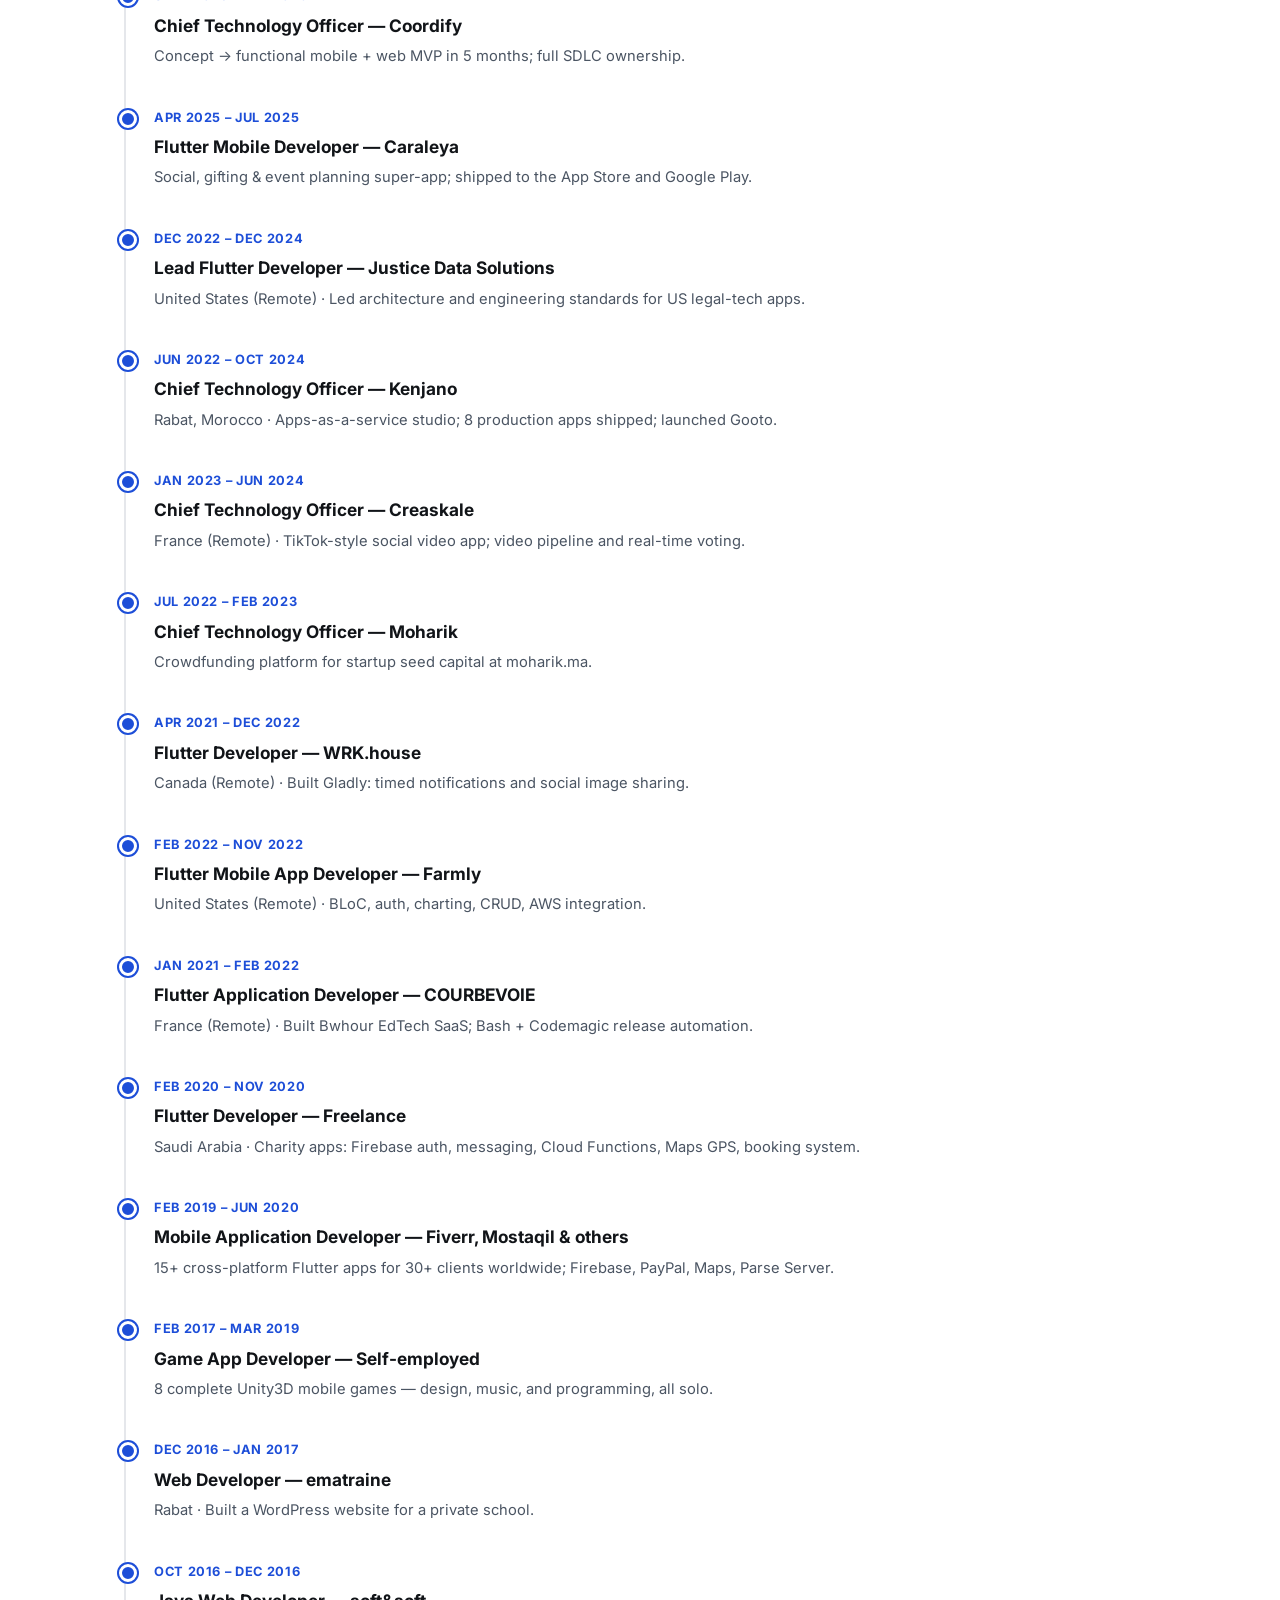
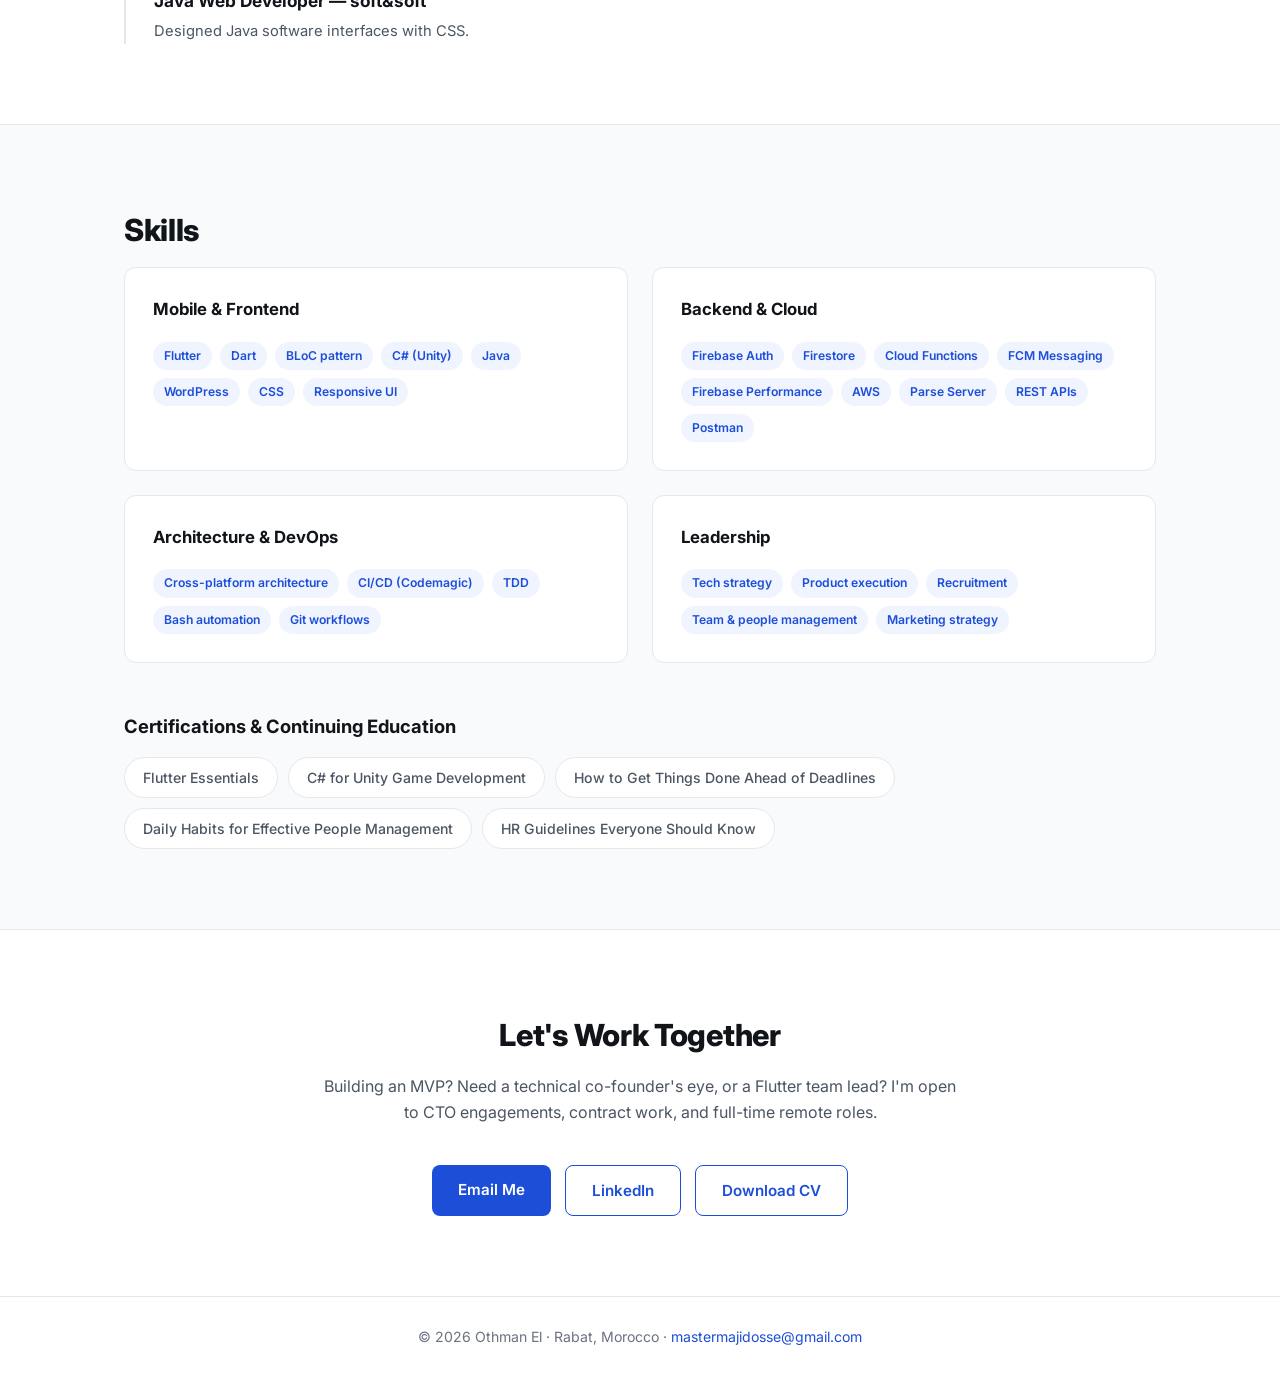
==== commit e426eeff: "change small" ====
--- a/index.html
+++ b/index.html
@@ -33,7 +33,6 @@
   <!-- ============ HERO ============ -->
   <section class="hero" id="top">
     <div class="container">
-      <p class="hero-kicker">Rabat, Morocco · Available for remote work worldwide</p>
       <h1>Othman El Majid</h1>
       <p class="hero-role">Mobile &amp; Web Developer &nbsp;·&nbsp; Full-Stack Engineer &nbsp;·&nbsp; CTO</p>
       <p class="hero-lead">
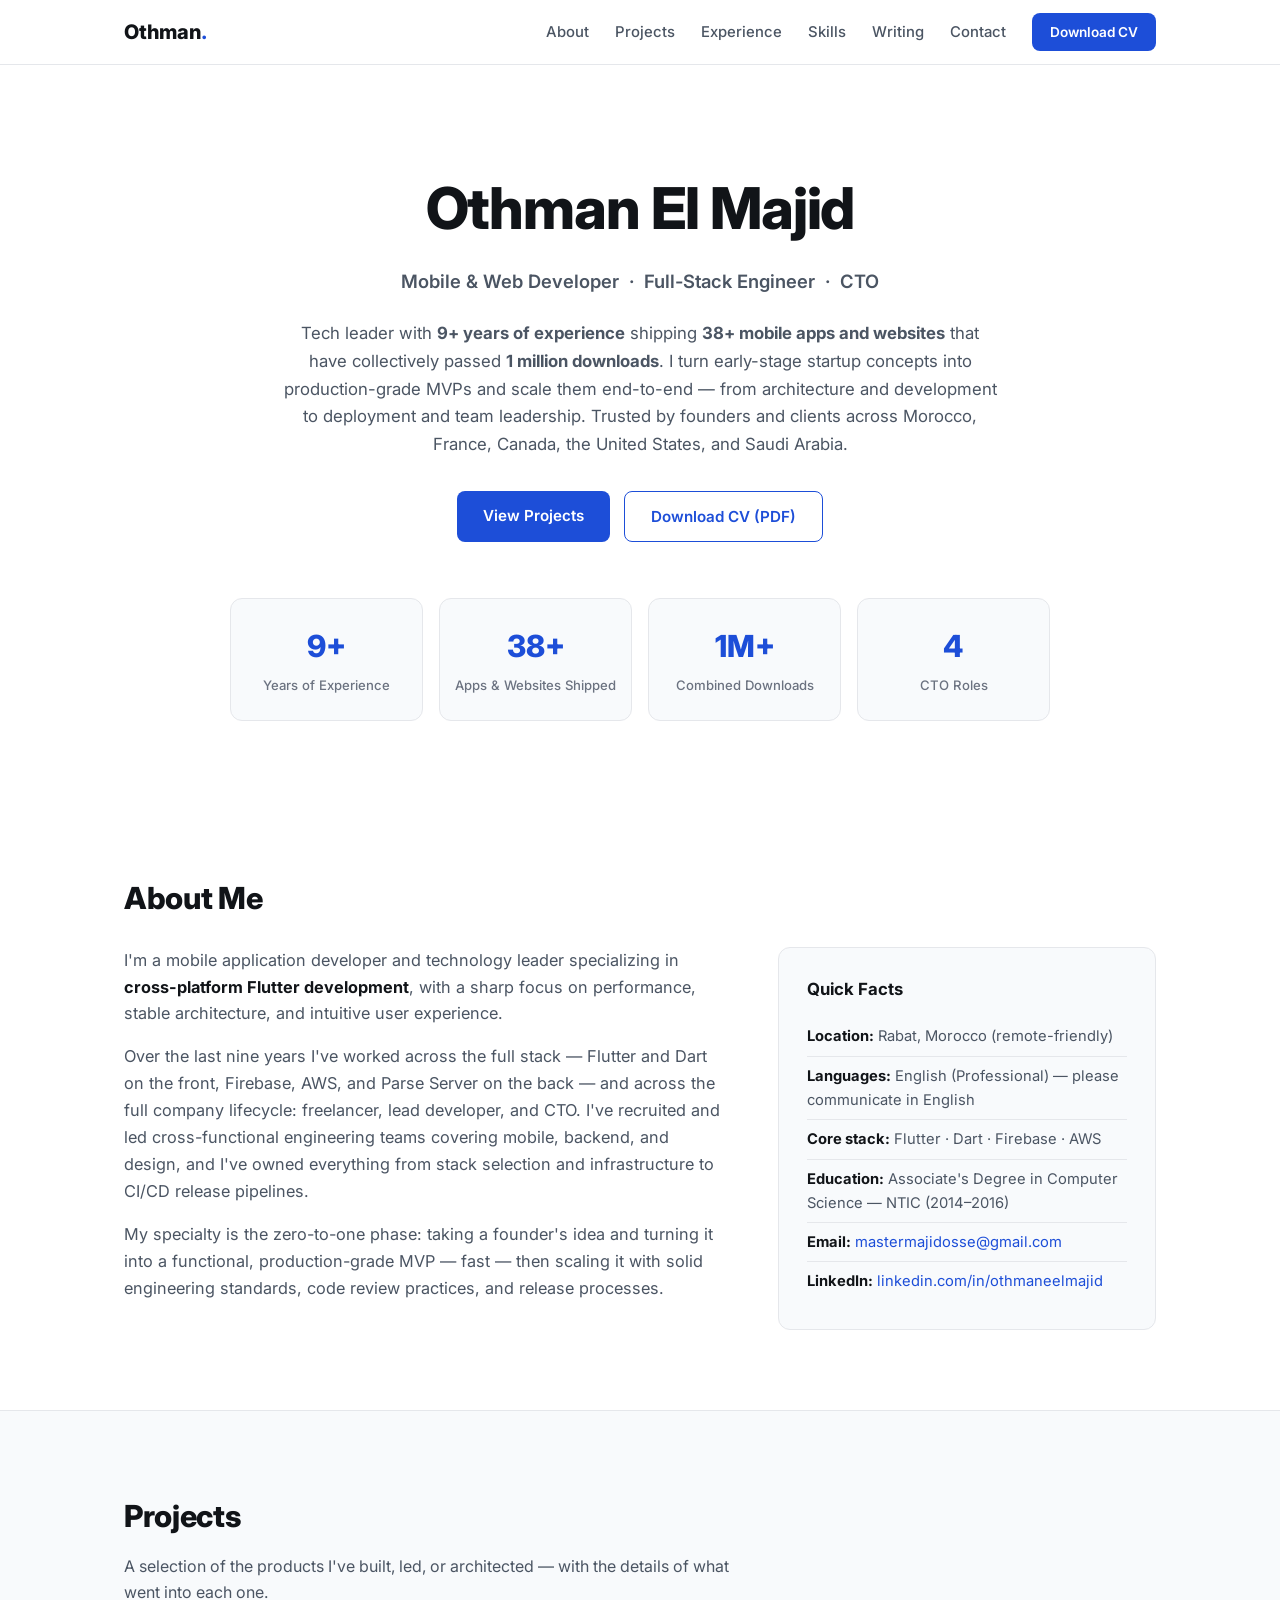
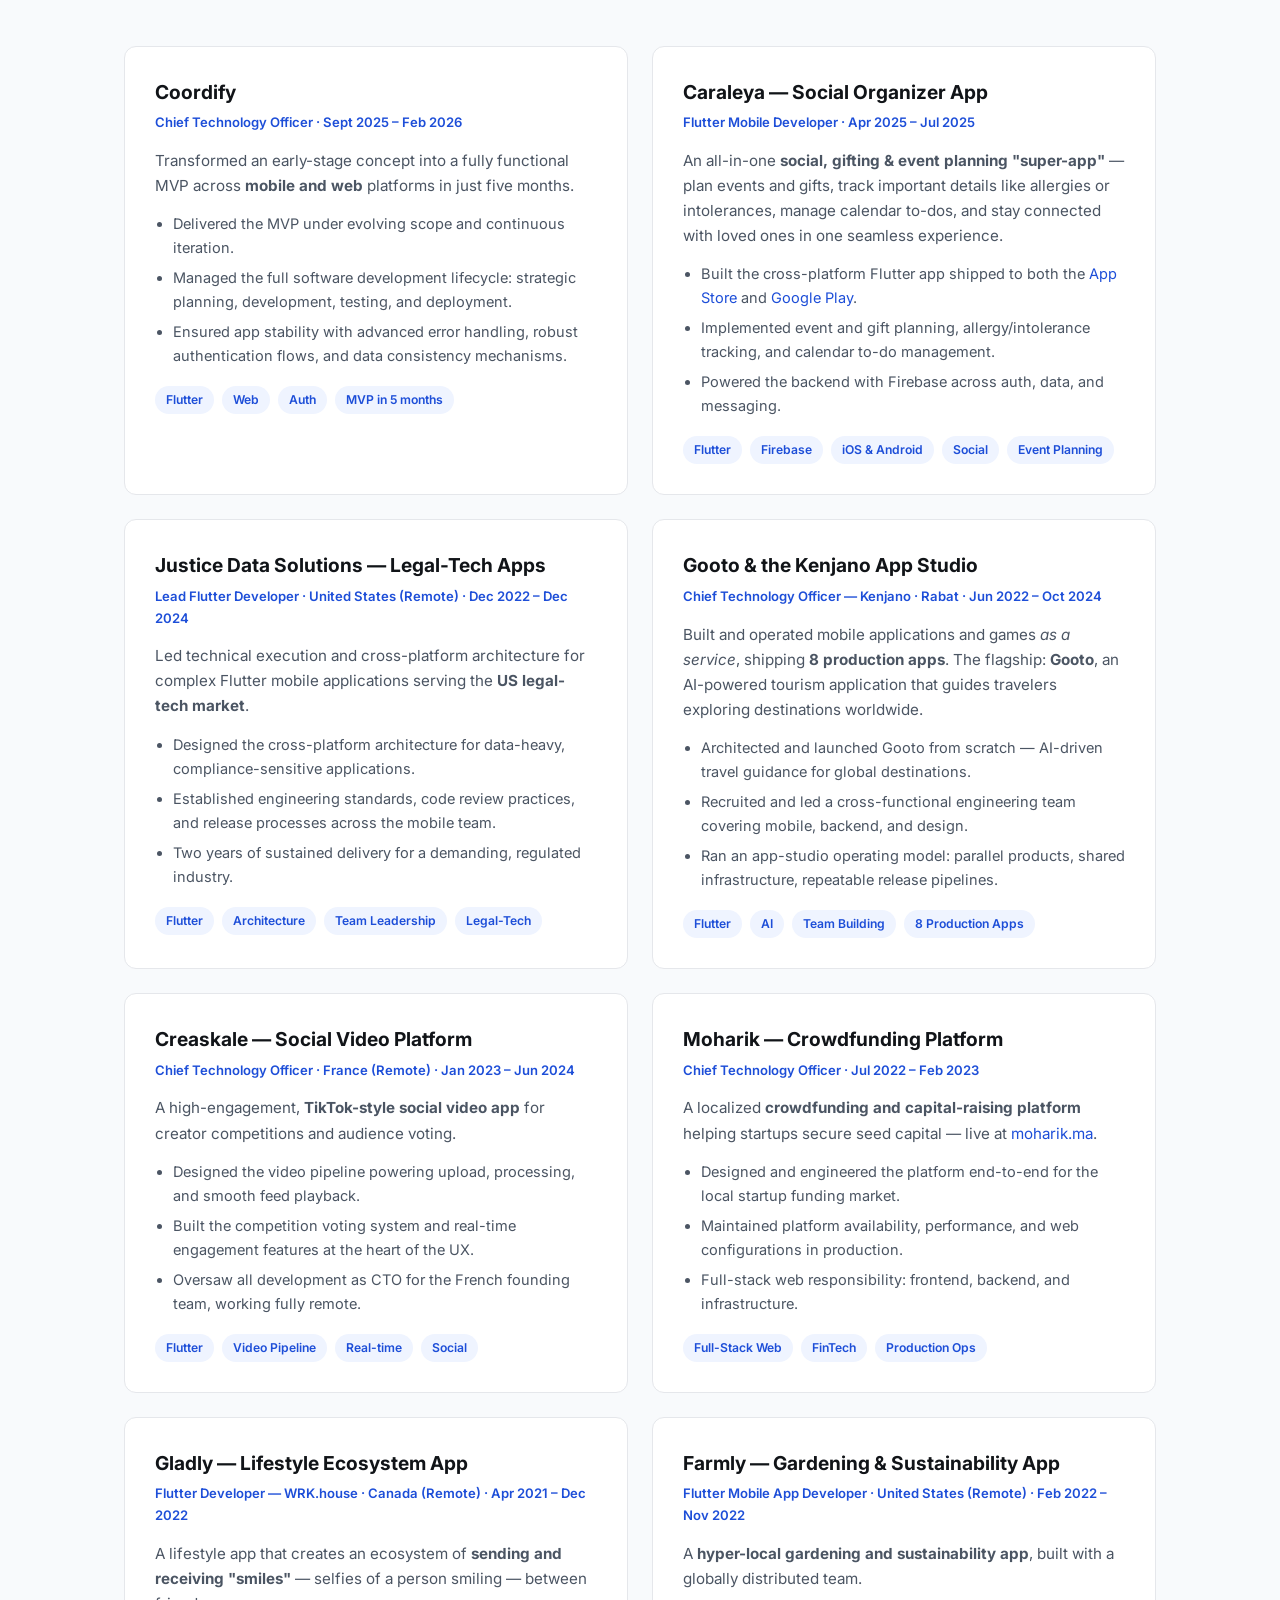
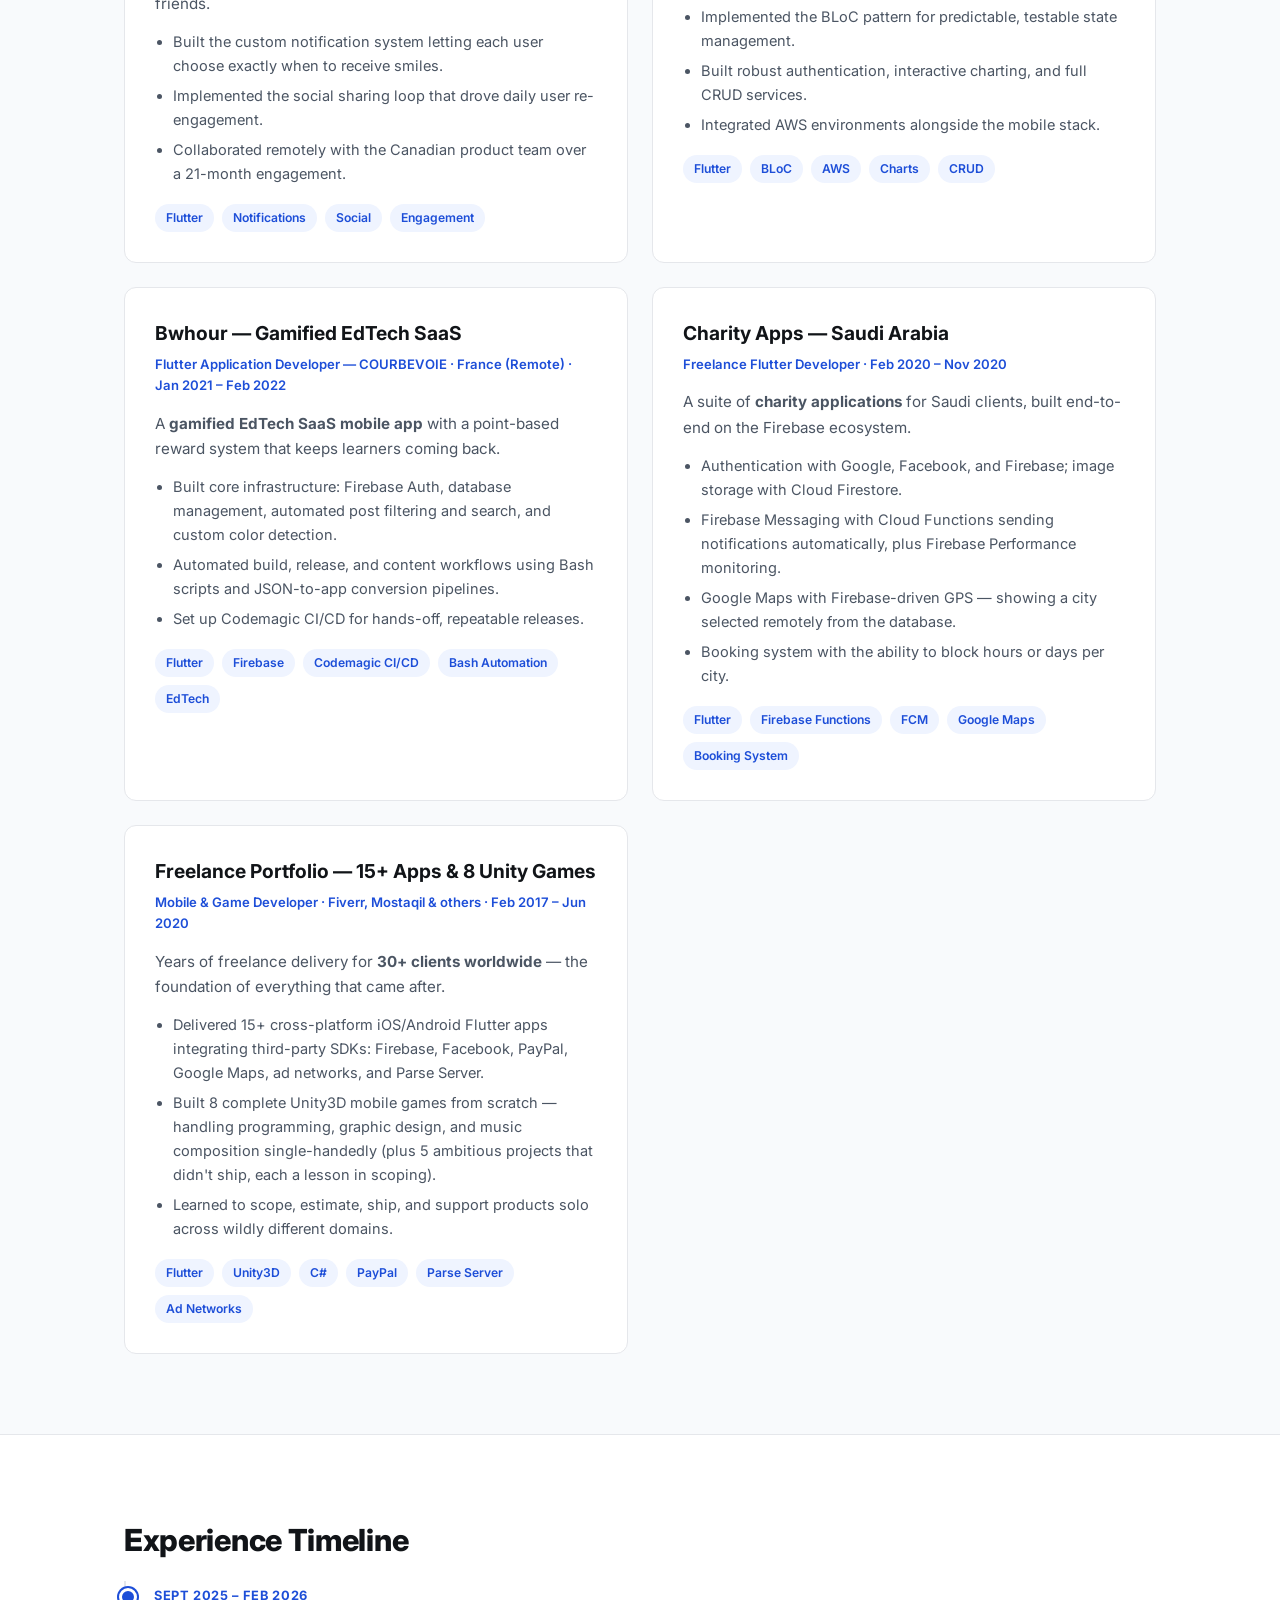
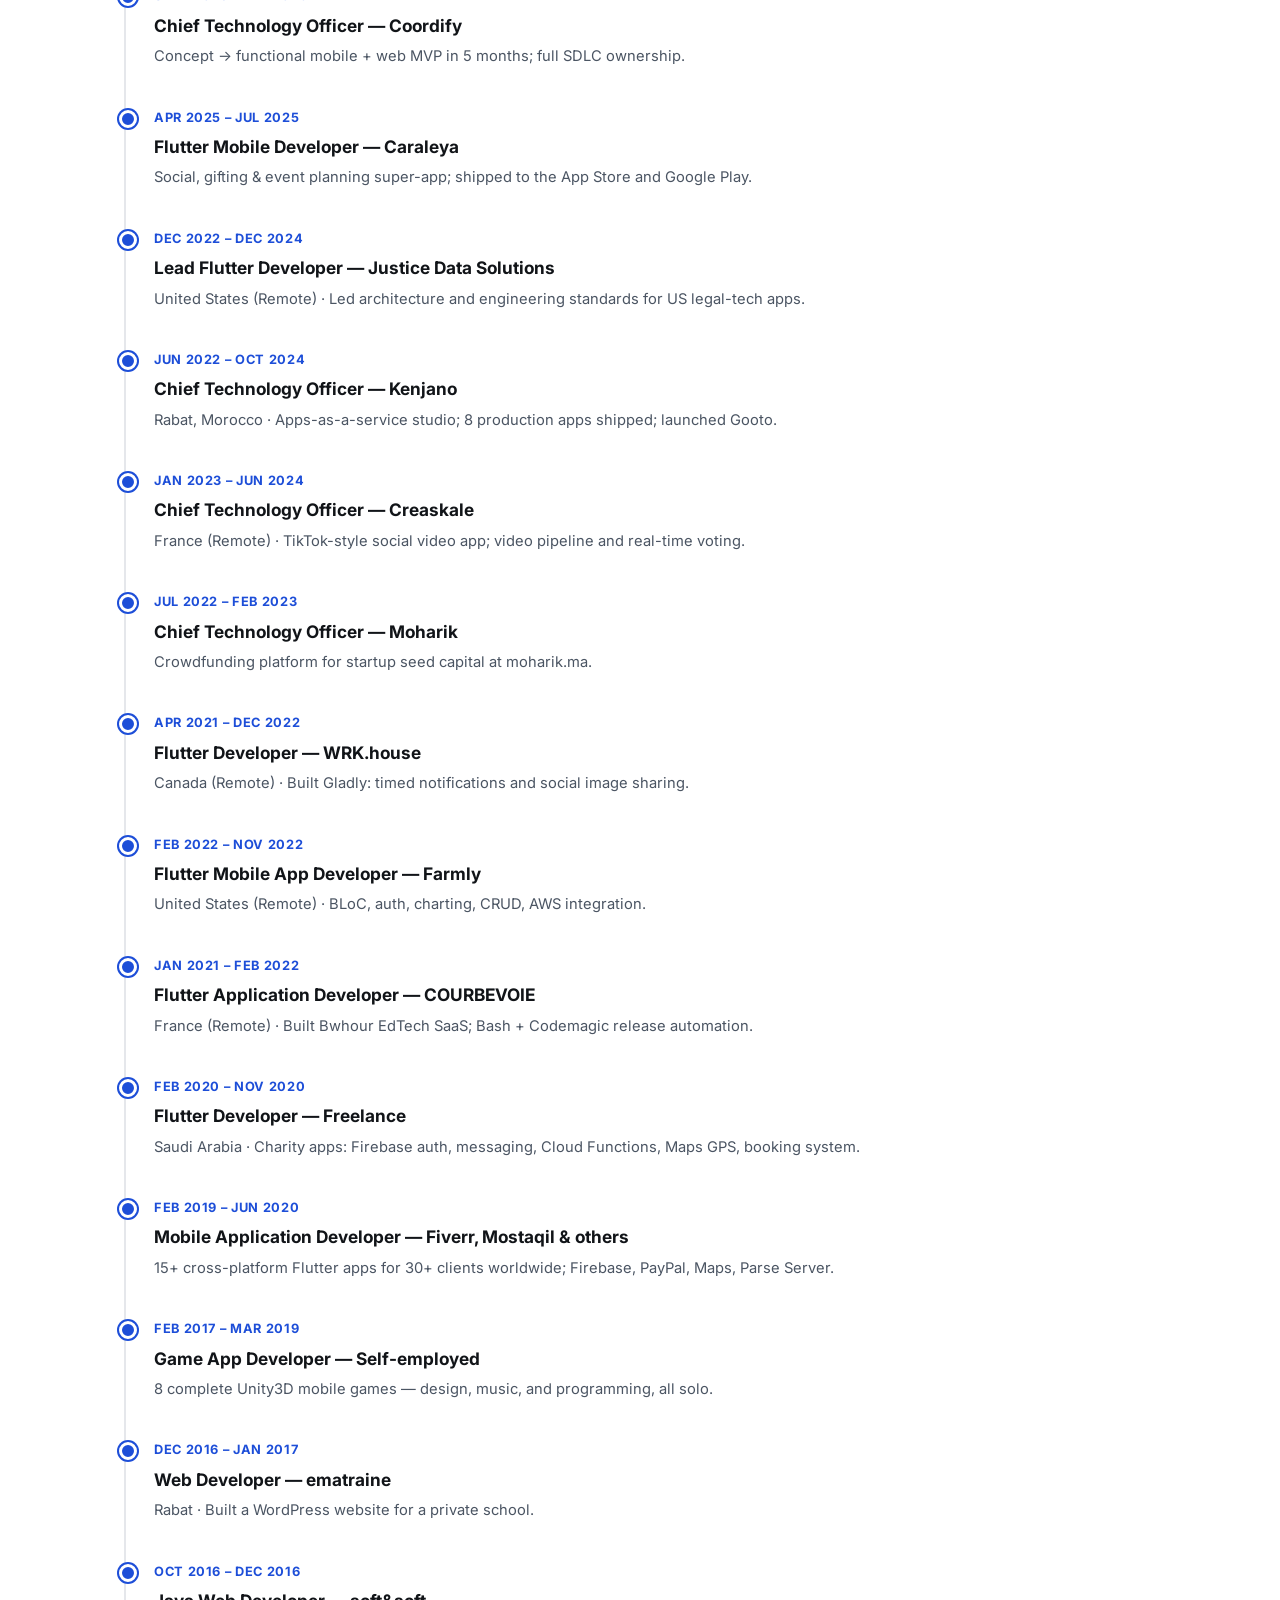
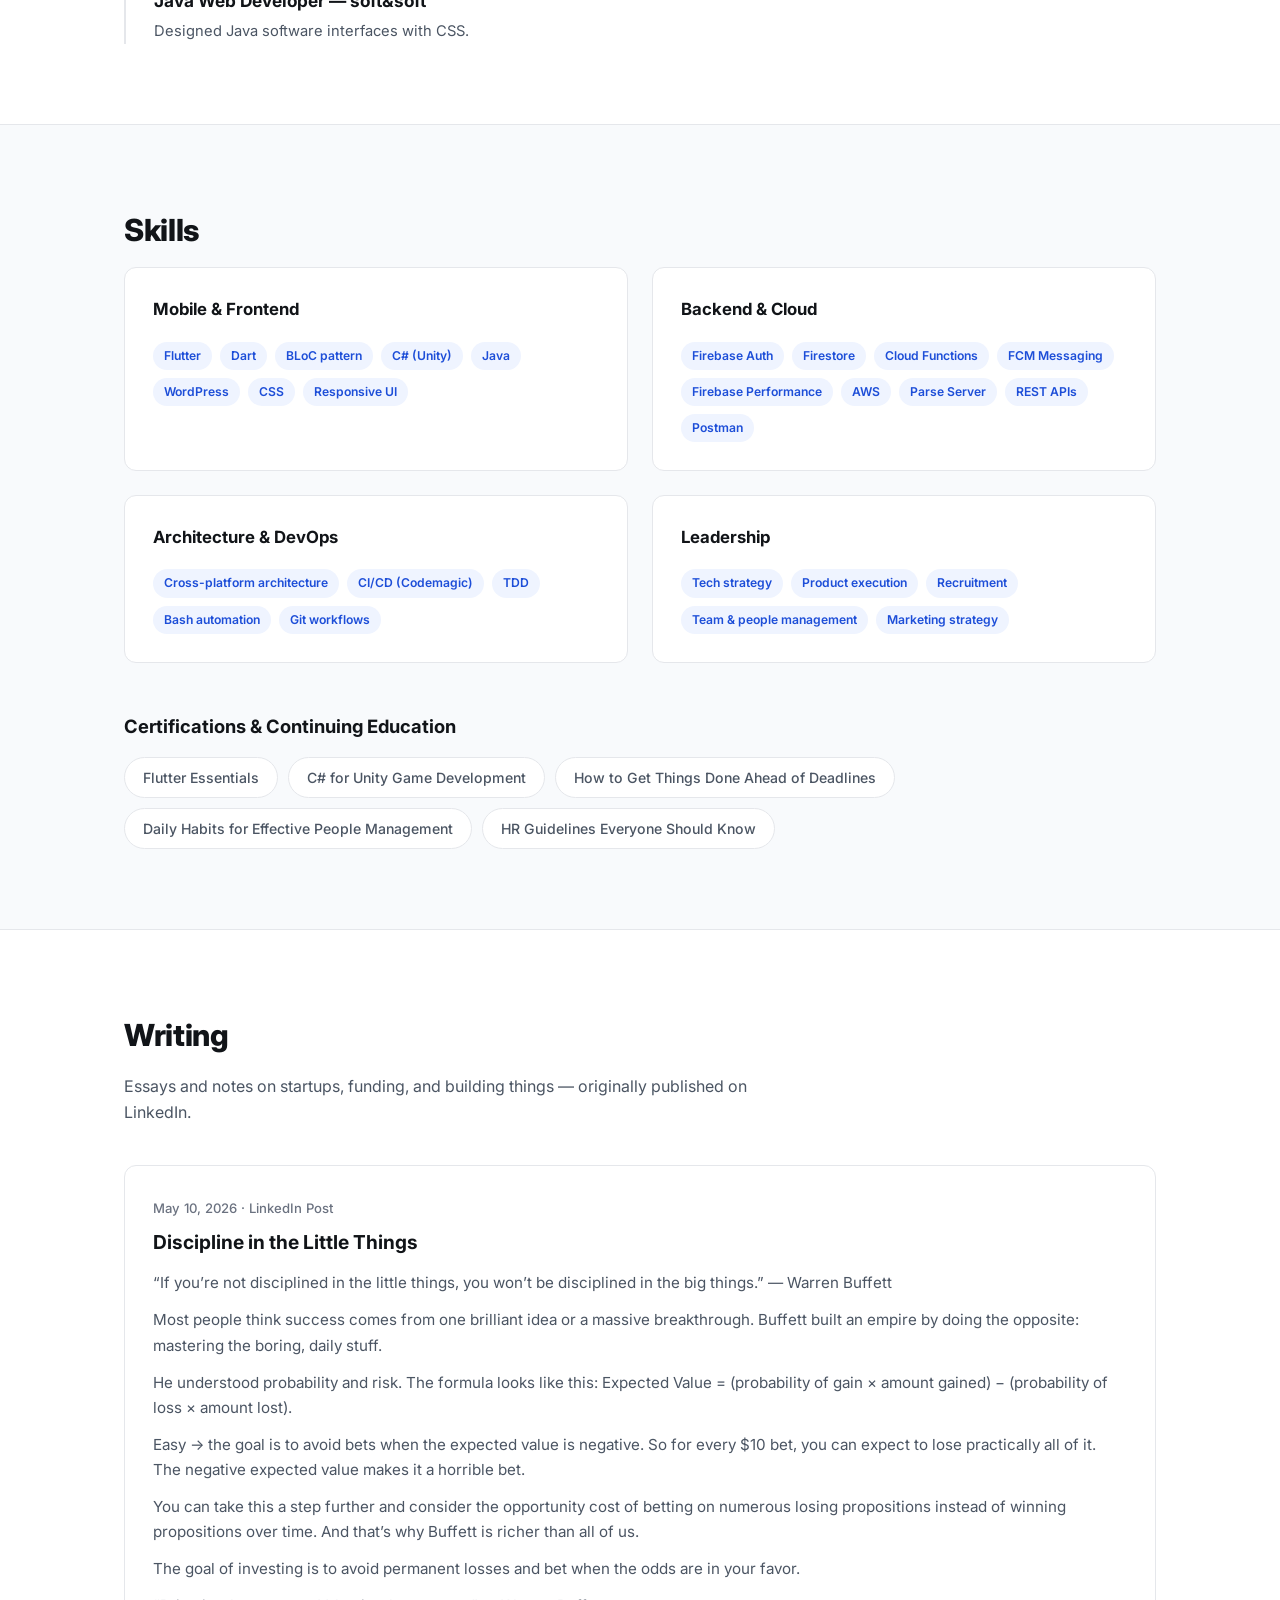
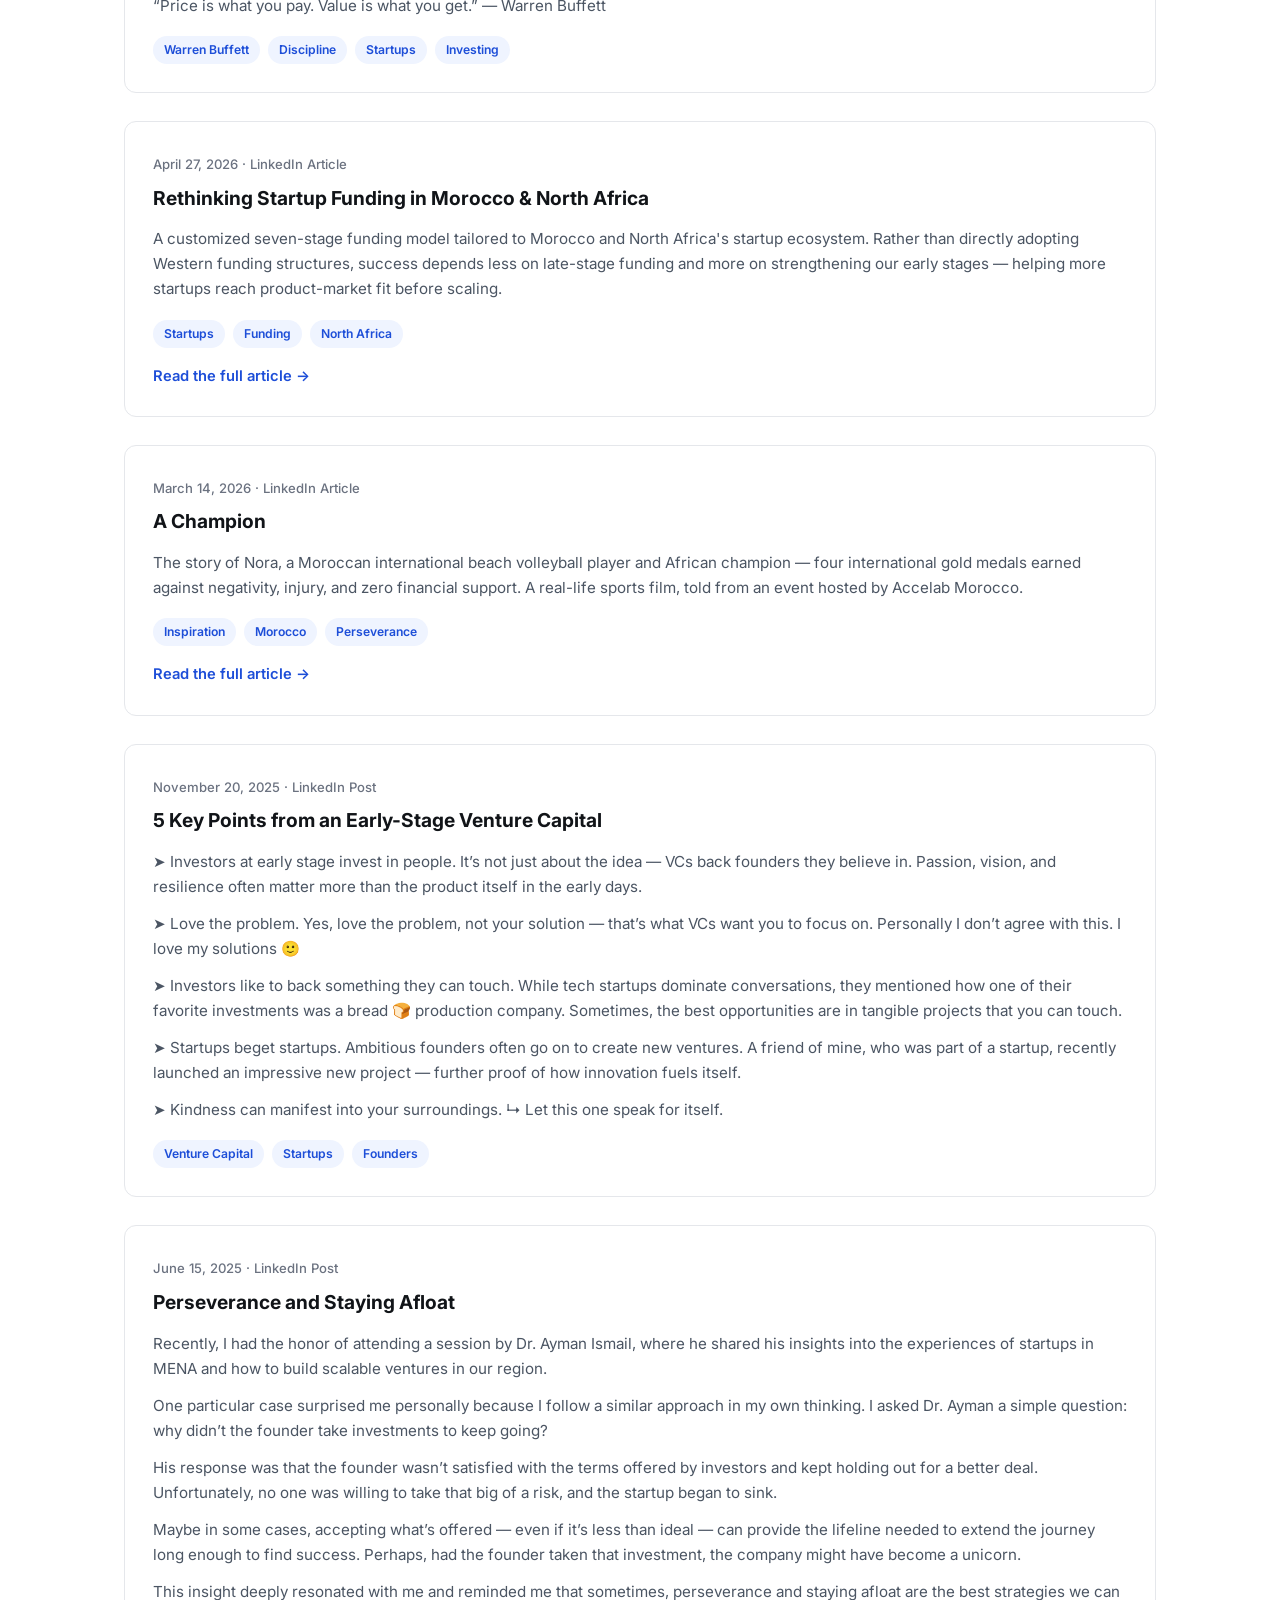
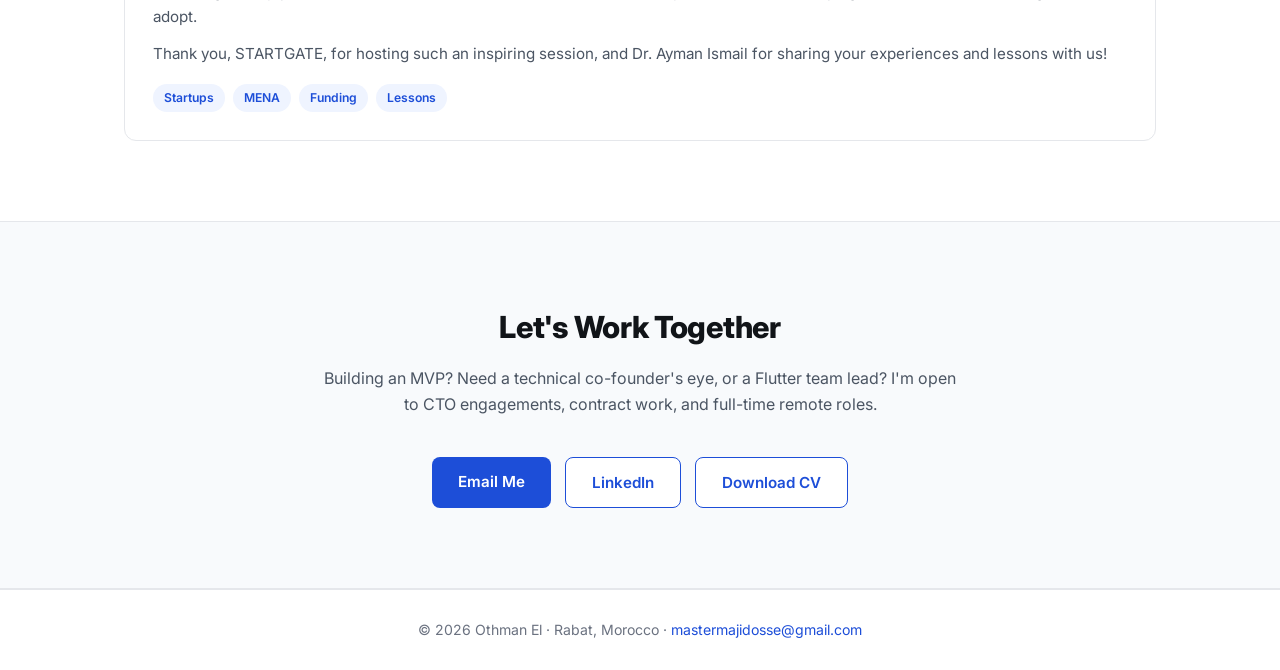
==== commit 5e02a75c: "adding posts" ====
--- a/index.html
+++ b/index.html
@@ -21,6 +21,7 @@
         <a href="#projects">Projects</a>
         <a href="#experience">Experience</a>
         <a href="#skills">Skills</a>
+        <a href="#writing">Writing</a>
         <a href="#contact">Contact</a>
         <a href="Othman_El_Majid_CV.pdf" class="btn btn-small" download>Download CV</a>
       </nav>
@@ -422,8 +423,19 @@
     </div>
   </section>
 
+  <!-- ============ WRITING / BLOG ============ -->
+  <section class="section" id="writing">
+    <div class="container">
+      <h2 class="section-title">Writing</h2>
+      <p class="section-sub">Essays and notes on startups, funding, and building things — originally published on LinkedIn.</p>
+      <div class="blog-grid" id="blogGrid">
+        <p class="blog-loading">Loading posts…</p>
+      </div>
+    </div>
+  </section>
+
   <!-- ============ CONTACT ============ -->
-  <section class="section" id="contact">
+  <section class="section section-alt" id="contact">
     <div class="container contact-box">
       <h2 class="section-title">Let's Work Together</h2>
       <p class="section-sub">
@@ -449,6 +461,30 @@
     const links = document.getElementById('navLinks');
     toggle.addEventListener('click', () => links.classList.toggle('open'));
     links.querySelectorAll('a').forEach(a => a.addEventListener('click', () => links.classList.remove('open')));
+
+    // Render blog posts from blog/posts.json
+    fetch('blog/posts.json')
+      .then(res => res.json())
+      .then(({ posts }) => {
+        const grid = document.getElementById('blogGrid');
+        const fmt = d => new Date(d).toLocaleDateString('en-US', { year: 'numeric', month: 'long', day: 'numeric' });
+        grid.innerHTML = posts
+          .sort((a, b) => b.date.localeCompare(a.date))
+          .map(p => `
+            <article class="post">
+              <span class="post-meta">${fmt(p.date)} · ${p.source}</span>
+              <h3 class="post-title">${p.type === 'article' ? `<a href="${p.link}" target="_blank" rel="noopener">${p.title}</a>` : p.title}</h3>
+              ${p.excerpt ? `<p class="post-body">${p.excerpt}</p>` : ''}
+              ${p.content.map(par => `<p class="post-body">${par}</p>`).join('')}
+              <div class="tags">${p.tags.map(t => `<span>${t}</span>`).join('')}</div>
+              ${p.type === 'article' ? `<a class="post-link" href="${p.link}" target="_blank" rel="noopener">Read the full article →</a>` : ''}
+            </article>`)
+          .join('');
+      })
+      .catch(() => {
+        document.getElementById('blogGrid').innerHTML =
+          '<p class="blog-loading">Posts couldn\'t be loaded. Read my writing on <a href="https://linkedin.com/in/othmaneelmajid" target="_blank" rel="noopener">LinkedIn</a>.</p>';
+      });
   </script>
 </body>
 </html>
--- a/css/style.css
+++ b/css/style.css
@@ -300,6 +300,47 @@
   color: var(--ink-soft);
   font-weight: 500;
 }
+
+/* ============ WRITING / BLOG ============ */
+.blog-grid {
+  margin-top: 40px;
+  display: grid;
+  gap: 28px;
+}
+
+.post {
+  border: 1px solid var(--line);
+  border-radius: var(--radius);
+  padding: 28px;
+  background: #fff;
+  transition: box-shadow 0.2s ease, transform 0.2s ease;
+}
+
+.post:hover {
+  box-shadow: 0 8px 30px rgba(17, 20, 24, 0.06);
+  transform: translateY(-2px);
+}
+
+.post-meta {
+  font-size: 0.82rem;
+  color: var(--ink-faint);
+  font-weight: 500;
+}
+
+.post-title { font-size: 1.2rem; font-weight: 700; margin-top: 6px; }
+.post-title a { color: var(--ink); }
+.post-title a:hover { color: var(--accent); text-decoration: none; }
+
+.post-body { margin-top: 12px; color: var(--ink-soft); font-size: 0.95rem; }
+
+.post-link {
+  display: inline-block;
+  margin-top: 16px;
+  font-size: 0.92rem;
+  font-weight: 600;
+}
+
+.blog-loading { color: var(--ink-faint); }
 
 /* ============ CONTACT / FOOTER ============ */
 .contact-box { text-align: center; }
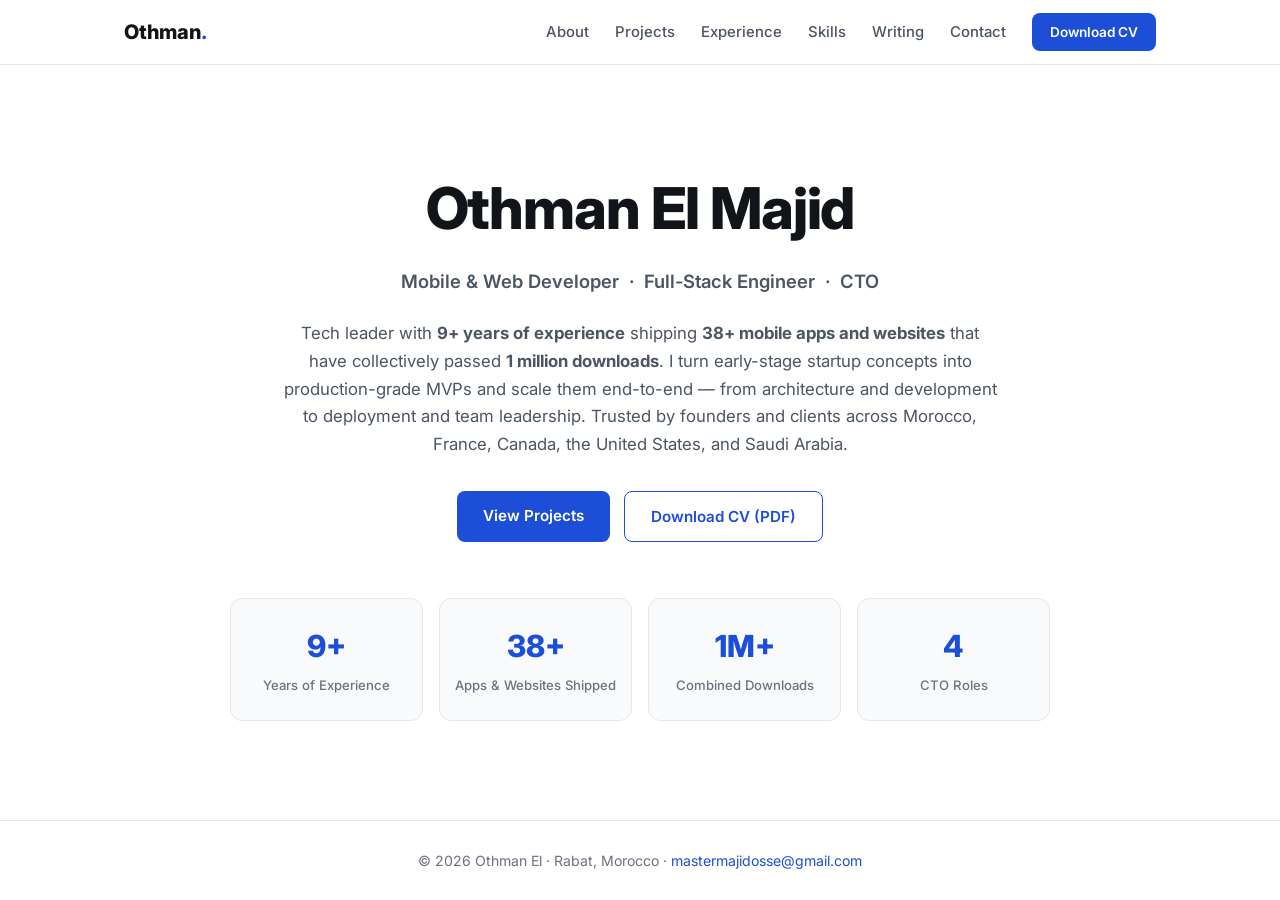
==== commit d3e9f1d7: "separarte and essays" ====
--- a/index.html
+++ b/index.html
@@ -4,7 +4,7 @@
   <meta charset="UTF-8" />
   <meta name="viewport" content="width=device-width, initial-scale=1.0" />
   <title>Othman El — Mobile &amp; Full-Stack Developer · CTO</title>
-  <meta name="description" content="Othman El — Mobile application developer, full-stack engineer and CTO with 9+ years of experience, 38+ shipped apps and 1M+ downloads. Based in Rabat, Morocco." />
+  <meta name="description" content="Othman El — Mobile application developer, full-stack engineer and CTO with 9+ years of experience, 38+ shipped apps and 1M+ downloads." />
   <link rel="preconnect" href="https://fonts.googleapis.com" />
   <link rel="preconnect" href="https://fonts.gstatic.com" crossorigin />
   <link href="https://fonts.googleapis.com/css2?family=Inter:wght@400;500;600;700;800&display=swap" rel="stylesheet" />
@@ -12,24 +12,7 @@
 </head>
 <body>
 
-  <!-- ============ NAV ============ -->
-  <header class="nav">
-    <div class="container nav-inner">
-      <a href="#top" class="nav-logo">Othman<span>.</span></a>
-      <nav class="nav-links" id="navLinks">
-        <a href="#about">About</a>
-        <a href="#projects">Projects</a>
-        <a href="#experience">Experience</a>
-        <a href="#skills">Skills</a>
-        <a href="#writing">Writing</a>
-        <a href="#contact">Contact</a>
-        <a href="Othman_El_Majid_CV.pdf" class="btn btn-small" download>Download CV</a>
-      </nav>
-      <button class="nav-toggle" id="navToggle" aria-label="Toggle menu">
-        <span></span><span></span><span></span>
-      </button>
-    </div>
-  </header>
+  <header class="nav" id="siteHeader"></header>
 
   <!-- ============ HERO ============ -->
   <section class="hero" id="top">
@@ -44,7 +27,7 @@
         and Saudi Arabia.
       </p>
       <div class="hero-actions">
-        <a href="#projects" class="btn">View Projects</a>
+        <a href="projects.html" class="btn">View Projects</a>
         <a href="Othman_El_Majid_CV.pdf" class="btn btn-outline" download>Download CV (PDF)</a>
       </div>
       <div class="hero-stats">
@@ -56,435 +39,8 @@
     </div>
   </section>
 
-  <!-- ============ ABOUT ============ -->
-  <section class="section" id="about">
-    <div class="container">
-      <h2 class="section-title">About Me</h2>
-      <div class="about-grid">
-        <div class="about-text">
-          <p>
-            I'm a mobile application developer and technology leader specializing in
-            <strong>cross-platform Flutter development</strong>, with a sharp focus on performance,
-            stable architecture, and intuitive user experience.
-          </p>
-          <p>
-            Over the last nine years I've worked across the full stack — Flutter and Dart on the front,
-            Firebase, AWS, and Parse Server on the back — and across the full company lifecycle:
-            freelancer, lead developer, and CTO. I've recruited and led cross-functional
-            engineering teams covering mobile, backend, and design, and I've owned everything from
-            stack selection and infrastructure to CI/CD release pipelines.
-          </p>
-          <p>
-            My specialty is the zero-to-one phase: taking a founder's idea and turning it into a
-            functional, production-grade MVP — fast — then scaling it with solid engineering
-            standards, code review practices, and release processes.
-          </p>
-        </div>
-        <div class="about-facts">
-          <h3>Quick Facts</h3>
-          <ul>
-            <li><strong>Location:</strong> Rabat, Morocco (remote-friendly)</li>
-            <li><strong>Languages:</strong> English (Professional) — please communicate in English</li>
-            <li><strong>Core stack:</strong> Flutter · Dart · Firebase · AWS</li>
-            <li><strong>Education:</strong> Associate's Degree in Computer Science — NTIC (2014–2016)</li>
-            <li><strong>Email:</strong> <a href="mailto:mastermajidosse@gmail.com">mastermajidosse@gmail.com</a></li>
-            <li><strong>LinkedIn:</strong> <a href="https://linkedin.com/in/othmaneelmajid" target="_blank" rel="noopener">linkedin.com/in/othmaneelmajid</a></li>
-          </ul>
-        </div>
-      </div>
-    </div>
-  </section>
+  <footer class="footer" id="siteFooter"></footer>
 
-  <!-- ============ PROJECTS ============ -->
-  <section class="section section-alt" id="projects">
-    <div class="container">
-      <h2 class="section-title">Projects</h2>
-      <p class="section-sub">A selection of the products I've built, led, or architected — with the details of what went into each one.</p>
-
-      <div class="projects">
-
-        <!-- Coordify -->
-        <article class="project">
-          <div class="project-head">
-            <h3>Coordify</h3>
-            <span class="project-role">Chief Technology Officer · Sept 2025 – Feb 2026</span>
-          </div>
-          <p class="project-desc">
-            Transformed an early-stage concept into a fully functional MVP across <strong>mobile and web</strong>
-            platforms in just five months.
-          </p>
-          <ul class="project-details">
-            <li>Delivered the MVP under evolving scope and continuous iteration.</li>
-            <li>Managed the full software development lifecycle: strategic planning, development, testing, and deployment.</li>
-            <li>Ensured app stability with advanced error handling, robust authentication flows, and data consistency mechanisms.</li>
-          </ul>
-          <div class="tags"><span>Flutter</span><span>Web</span><span>Auth</span><span>MVP in 5 months</span></div>
-        </article>
-
-        <!-- Caraleya -->
-        <article class="project">
-          <div class="project-head">
-            <h3>Caraleya — Social Organizer App</h3>
-            <span class="project-role">Flutter Mobile Developer · Apr 2025 – Jul 2025</span>
-          </div>
-          <p class="project-desc">
-            An all-in-one <strong>social, gifting &amp; event planning "super-app"</strong> — plan events
-            and gifts, track important details like allergies or intolerances, manage calendar to-dos,
-            and stay connected with loved ones in one seamless experience.
-          </p>
-          <ul class="project-details">
-            <li>Built the cross-platform Flutter app shipped to both the
-              <a href="https://apps.apple.com" target="_blank" rel="noopener">App Store</a> and
-              <a href="https://play.google.com" target="_blank" rel="noopener">Google Play</a>.</li>
-            <li>Implemented event and gift planning, allergy/intolerance tracking, and calendar to-do management.</li>
-            <li>Powered the backend with Firebase across auth, data, and messaging.</li>
-          </ul>
-          <div class="tags"><span>Flutter</span><span>Firebase</span><span>iOS &amp; Android</span><span>Social</span><span>Event Planning</span></div>
-        </article>
-
-        <!-- Justice Data Solutions -->
-        <article class="project">
-          <div class="project-head">
-            <h3>Justice Data Solutions — Legal-Tech Apps</h3>
-            <span class="project-role">Lead Flutter Developer · United States (Remote) · Dec 2022 – Dec 2024</span>
-          </div>
-          <p class="project-desc">
-            Led technical execution and cross-platform architecture for complex Flutter mobile applications
-            serving the <strong>US legal-tech market</strong>.
-          </p>
-          <ul class="project-details">
-            <li>Designed the cross-platform architecture for data-heavy, compliance-sensitive applications.</li>
-            <li>Established engineering standards, code review practices, and release processes across the mobile team.</li>
-            <li>Two years of sustained delivery for a demanding, regulated industry.</li>
-          </ul>
-          <div class="tags"><span>Flutter</span><span>Architecture</span><span>Team Leadership</span><span>Legal-Tech</span></div>
-        </article>
-
-        <!-- Gooto / Kenjano -->
-        <article class="project">
-          <div class="project-head">
-            <h3>Gooto &amp; the Kenjano App Studio</h3>
-            <span class="project-role">Chief Technology Officer — Kenjano · Rabat · Jun 2022 – Oct 2024</span>
-          </div>
-          <p class="project-desc">
-            Built and operated mobile applications and games <em>as a service</em>, shipping
-            <strong>8 production apps</strong>. The flagship: <strong>Gooto</strong>, an AI-powered tourism
-            application that guides travelers exploring destinations worldwide.
-          </p>
-          <ul class="project-details">
-            <li>Architected and launched Gooto from scratch — AI-driven travel guidance for global destinations.</li>
-            <li>Recruited and led a cross-functional engineering team covering mobile, backend, and design.</li>
-            <li>Ran an app-studio operating model: parallel products, shared infrastructure, repeatable release pipelines.</li>
-          </ul>
-          <div class="tags"><span>Flutter</span><span>AI</span><span>Team Building</span><span>8 Production Apps</span></div>
-        </article>
-
-        <!-- Creaskale -->
-        <article class="project">
-          <div class="project-head">
-            <h3>Creaskale — Social Video Platform</h3>
-            <span class="project-role">Chief Technology Officer · France (Remote) · Jan 2023 – Jun 2024</span>
-          </div>
-          <p class="project-desc">
-            A high-engagement, <strong>TikTok-style social video app</strong> for creator competitions
-            and audience voting.
-          </p>
-          <ul class="project-details">
-            <li>Designed the video pipeline powering upload, processing, and smooth feed playback.</li>
-            <li>Built the competition voting system and real-time engagement features at the heart of the UX.</li>
-            <li>Oversaw all development as CTO for the French founding team, working fully remote.</li>
-          </ul>
-          <div class="tags"><span>Flutter</span><span>Video Pipeline</span><span>Real-time</span><span>Social</span></div>
-        </article>
-
-        <!-- Moharik -->
-        <article class="project">
-          <div class="project-head">
-            <h3>Moharik — Crowdfunding Platform</h3>
-            <span class="project-role">Chief Technology Officer · Jul 2022 – Feb 2023</span>
-          </div>
-          <p class="project-desc">
-            A localized <strong>crowdfunding and capital-raising platform</strong> helping startups
-            secure seed capital — live at <a href="https://www.moharik.ma" target="_blank" rel="noopener">moharik.ma</a>.
-          </p>
-          <ul class="project-details">
-            <li>Designed and engineered the platform end-to-end for the local startup funding market.</li>
-            <li>Maintained platform availability, performance, and web configurations in production.</li>
-            <li>Full-stack web responsibility: frontend, backend, and infrastructure.</li>
-          </ul>
-          <div class="tags"><span>Full-Stack Web</span><span>FinTech</span><span>Production Ops</span></div>
-        </article>
-
-        <!-- Gladly -->
-        <article class="project">
-          <div class="project-head">
-            <h3>Gladly — Lifestyle Ecosystem App</h3>
-            <span class="project-role">Flutter Developer — WRK.house · Canada (Remote) · Apr 2021 – Dec 2022</span>
-          </div>
-          <p class="project-desc">
-            A lifestyle app that creates an ecosystem of <strong>sending and receiving "smiles"</strong> —
-            selfies of a person smiling — between friends.
-          </p>
-          <ul class="project-details">
-            <li>Built the custom notification system letting each user choose exactly when to receive smiles.</li>
-            <li>Implemented the social sharing loop that drove daily user re-engagement.</li>
-            <li>Collaborated remotely with the Canadian product team over a 21-month engagement.</li>
-          </ul>
-          <div class="tags"><span>Flutter</span><span>Notifications</span><span>Social</span><span>Engagement</span></div>
-        </article>
-
-        <!-- Farmly -->
-        <article class="project">
-          <div class="project-head">
-            <h3>Farmly — Gardening &amp; Sustainability App</h3>
-            <span class="project-role">Flutter Mobile App Developer · United States (Remote) · Feb 2022 – Nov 2022</span>
-          </div>
-          <p class="project-desc">
-            A <strong>hyper-local gardening and sustainability app</strong>, built with a globally
-            distributed team.
-          </p>
-          <ul class="project-details">
-            <li>Implemented the BLoC pattern for predictable, testable state management.</li>
-            <li>Built robust authentication, interactive charting, and full CRUD services.</li>
-            <li>Integrated AWS environments alongside the mobile stack.</li>
-          </ul>
-          <div class="tags"><span>Flutter</span><span>BLoC</span><span>AWS</span><span>Charts</span><span>CRUD</span></div>
-        </article>
-
-        <!-- Bwhour -->
-        <article class="project">
-          <div class="project-head">
-            <h3>Bwhour — Gamified EdTech SaaS</h3>
-            <span class="project-role">Flutter Application Developer — COURBEVOIE · France (Remote) · Jan 2021 – Feb 2022</span>
-          </div>
-          <p class="project-desc">
-            A <strong>gamified EdTech SaaS mobile app</strong> with a point-based reward system that keeps
-            learners coming back.
-          </p>
-          <ul class="project-details">
-            <li>Built core infrastructure: Firebase Auth, database management, automated post filtering and search, and custom color detection.</li>
-            <li>Automated build, release, and content workflows using Bash scripts and JSON-to-app conversion pipelines.</li>
-            <li>Set up Codemagic CI/CD for hands-off, repeatable releases.</li>
-          </ul>
-          <div class="tags"><span>Flutter</span><span>Firebase</span><span>Codemagic CI/CD</span><span>Bash Automation</span><span>EdTech</span></div>
-        </article>
-
-        <!-- Charity Apps -->
-        <article class="project">
-          <div class="project-head">
-            <h3>Charity Apps — Saudi Arabia</h3>
-            <span class="project-role">Freelance Flutter Developer · Feb 2020 – Nov 2020</span>
-          </div>
-          <p class="project-desc">
-            A suite of <strong>charity applications</strong> for Saudi clients, built end-to-end on the
-            Firebase ecosystem.
-          </p>
-          <ul class="project-details">
-            <li>Authentication with Google, Facebook, and Firebase; image storage with Cloud Firestore.</li>
-            <li>Firebase Messaging with Cloud Functions sending notifications automatically, plus Firebase Performance monitoring.</li>
-            <li>Google Maps with Firebase-driven GPS — showing a city selected remotely from the database.</li>
-            <li>Booking system with the ability to block hours or days per city.</li>
-          </ul>
-          <div class="tags"><span>Flutter</span><span>Firebase Functions</span><span>FCM</span><span>Google Maps</span><span>Booking System</span></div>
-        </article>
-
-        <!-- Freelance + Unity -->
-        <article class="project">
-          <div class="project-head">
-            <h3>Freelance Portfolio — 15+ Apps &amp; 8 Unity Games</h3>
-            <span class="project-role">Mobile &amp; Game Developer · Fiverr, Mostaqil &amp; others · Feb 2017 – Jun 2020</span>
-          </div>
-          <p class="project-desc">
-            Years of freelance delivery for <strong>30+ clients worldwide</strong> — the foundation
-            of everything that came after.
-          </p>
-          <ul class="project-details">
-            <li>Delivered 15+ cross-platform iOS/Android Flutter apps integrating third-party SDKs: Firebase, Facebook, PayPal, Google Maps, ad networks, and Parse Server.</li>
-            <li>Built 8 complete Unity3D mobile games from scratch — handling programming, graphic design, and music composition single-handedly (plus 5 ambitious projects that didn't ship, each a lesson in scoping).</li>
-            <li>Learned to scope, estimate, ship, and support products solo across wildly different domains.</li>
-          </ul>
-          <div class="tags"><span>Flutter</span><span>Unity3D</span><span>C#</span><span>PayPal</span><span>Parse Server</span><span>Ad Networks</span></div>
-        </article>
-
-      </div>
-    </div>
-  </section>
-
-  <!-- ============ EXPERIENCE ============ -->
-  <section class="section" id="experience">
-    <div class="container">
-      <h2 class="section-title">Experience Timeline</h2>
-      <div class="timeline">
-        <div class="tl-item">
-          <span class="tl-date">Sept 2025 – Feb 2026</span>
-          <h3>Chief Technology Officer — Coordify</h3>
-          <p>Concept → functional mobile + web MVP in 5 months; full SDLC ownership.</p>
-        </div>
-        <div class="tl-item">
-          <span class="tl-date">Apr 2025 – Jul 2025</span>
-          <h3>Flutter Mobile Developer — Caraleya</h3>
-          <p>Social, gifting &amp; event planning super-app; shipped to the App Store and Google Play.</p>
-        </div>
-        <div class="tl-item">
-          <span class="tl-date">Dec 2022 – Dec 2024</span>
-          <h3>Lead Flutter Developer — Justice Data Solutions</h3>
-          <p>United States (Remote) · Led architecture and engineering standards for US legal-tech apps.</p>
-        </div>
-        <div class="tl-item">
-          <span class="tl-date">Jun 2022 – Oct 2024</span>
-          <h3>Chief Technology Officer — Kenjano</h3>
-          <p>Rabat, Morocco · Apps-as-a-service studio; 8 production apps shipped; launched Gooto.</p>
-        </div>
-        <div class="tl-item">
-          <span class="tl-date">Jan 2023 – Jun 2024</span>
-          <h3>Chief Technology Officer — Creaskale</h3>
-          <p>France (Remote) · TikTok-style social video app; video pipeline and real-time voting.</p>
-        </div>
-        <div class="tl-item">
-          <span class="tl-date">Jul 2022 – Feb 2023</span>
-          <h3>Chief Technology Officer — Moharik</h3>
-          <p>Crowdfunding platform for startup seed capital at moharik.ma.</p>
-        </div>
-        <div class="tl-item">
-          <span class="tl-date">Apr 2021 – Dec 2022</span>
-          <h3>Flutter Developer — WRK.house</h3>
-          <p>Canada (Remote) · Built Gladly: timed notifications and social image sharing.</p>
-        </div>
-        <div class="tl-item">
-          <span class="tl-date">Feb 2022 – Nov 2022</span>
-          <h3>Flutter Mobile App Developer — Farmly</h3>
-          <p>United States (Remote) · BLoC, auth, charting, CRUD, AWS integration.</p>
-        </div>
-        <div class="tl-item">
-          <span class="tl-date">Jan 2021 – Feb 2022</span>
-          <h3>Flutter Application Developer — COURBEVOIE</h3>
-          <p>France (Remote) · Built Bwhour EdTech SaaS; Bash + Codemagic release automation.</p>
-        </div>
-        <div class="tl-item">
-          <span class="tl-date">Feb 2020 – Nov 2020</span>
-          <h3>Flutter Developer — Freelance</h3>
-          <p>Saudi Arabia · Charity apps: Firebase auth, messaging, Cloud Functions, Maps GPS, booking system.</p>
-        </div>
-        <div class="tl-item">
-          <span class="tl-date">Feb 2019 – Jun 2020</span>
-          <h3>Mobile Application Developer — Fiverr, Mostaqil &amp; others</h3>
-          <p>15+ cross-platform Flutter apps for 30+ clients worldwide; Firebase, PayPal, Maps, Parse Server.</p>
-        </div>
-        <div class="tl-item">
-          <span class="tl-date">Feb 2017 – Mar 2019</span>
-          <h3>Game App Developer — Self-employed</h3>
-          <p>8 complete Unity3D mobile games — design, music, and programming, all solo.</p>
-        </div>
-        <div class="tl-item">
-          <span class="tl-date">Dec 2016 – Jan 2017</span>
-          <h3>Web Developer — ematraine</h3>
-          <p>Rabat · Built a WordPress website for a private school.</p>
-        </div>
-        <div class="tl-item">
-          <span class="tl-date">Oct 2016 – Dec 2016</span>
-          <h3>Java Web Developer — soft&amp;soft</h3>
-          <p>Designed Java software interfaces with CSS.</p>
-        </div>
-      </div>
-    </div>
-  </section>
-
-  <!-- ============ SKILLS ============ -->
-  <section class="section section-alt" id="skills">
-    <div class="container">
-      <h2 class="section-title">Skills</h2>
-      <div class="skills-grid">
-        <div class="skill-card">
-          <h3>Mobile &amp; Frontend</h3>
-          <div class="tags"><span>Flutter</span><span>Dart</span><span>BLoC pattern</span><span>C# (Unity)</span><span>Java</span><span>WordPress</span><span>CSS</span><span>Responsive UI</span></div>
-        </div>
-        <div class="skill-card">
-          <h3>Backend &amp; Cloud</h3>
-          <div class="tags"><span>Firebase Auth</span><span>Firestore</span><span>Cloud Functions</span><span>FCM Messaging</span><span>Firebase Performance</span><span>AWS</span><span>Parse Server</span><span>REST APIs</span><span>Postman</span></div>
-        </div>
-        <div class="skill-card">
-          <h3>Architecture &amp; DevOps</h3>
-          <div class="tags"><span>Cross-platform architecture</span><span>CI/CD (Codemagic)</span><span>TDD</span><span>Bash automation</span><span>Git workflows</span></div>
-        </div>
-        <div class="skill-card">
-          <h3>Leadership</h3>
-          <div class="tags"><span>Tech strategy</span><span>Product execution</span><span>Recruitment</span><span>Team &amp; people management</span><span>Marketing strategy</span></div>
-        </div>
-      </div>
-
-      <h3 class="certs-title">Certifications &amp; Continuing Education</h3>
-      <ul class="certs">
-        <li>Flutter Essentials</li>
-        <li>C# for Unity Game Development</li>
-        <li>How to Get Things Done Ahead of Deadlines</li>
-        <li>Daily Habits for Effective People Management</li>
-        <li>HR Guidelines Everyone Should Know</li>
-      </ul>
-    </div>
-  </section>
-
-  <!-- ============ WRITING / BLOG ============ -->
-  <section class="section" id="writing">
-    <div class="container">
-      <h2 class="section-title">Writing</h2>
-      <p class="section-sub">Essays and notes on startups, funding, and building things — originally published on LinkedIn.</p>
-      <div class="blog-grid" id="blogGrid">
-        <p class="blog-loading">Loading posts…</p>
-      </div>
-    </div>
-  </section>
-
-  <!-- ============ CONTACT ============ -->
-  <section class="section section-alt" id="contact">
-    <div class="container contact-box">
-      <h2 class="section-title">Let's Work Together</h2>
-      <p class="section-sub">
-        Building an MVP? Need a technical co-founder's eye, or a Flutter team lead?
-        I'm open to CTO engagements, contract work, and full-time remote roles.
-      </p>
-      <div class="hero-actions">
-        <a href="mailto:mastermajidosse@gmail.com" class="btn">Email Me</a>
-        <a href="https://linkedin.com/in/othmaneelmajid" class="btn btn-outline" target="_blank" rel="noopener">LinkedIn</a>
-        <a href="Othman_El_Majid_CV.pdf" class="btn btn-outline" download>Download CV</a>
-      </div>
-    </div>
-  </section>
-
-  <footer class="footer">
-    <div class="container">
-      <p>© 2026 Othman El · Rabat, Morocco · <a href="mailto:mastermajidosse@gmail.com">mastermajidosse@gmail.com</a></p>
-    </div>
-  </footer>
-
-  <script>
-    const toggle = document.getElementById('navToggle');
-    const links = document.getElementById('navLinks');
-    toggle.addEventListener('click', () => links.classList.toggle('open'));
-    links.querySelectorAll('a').forEach(a => a.addEventListener('click', () => links.classList.remove('open')));
-
-    // Render blog posts from blog/posts.json
-    fetch('blog/posts.json')
-      .then(res => res.json())
-      .then(({ posts }) => {
-        const grid = document.getElementById('blogGrid');
-        const fmt = d => new Date(d).toLocaleDateString('en-US', { year: 'numeric', month: 'long', day: 'numeric' });
-        grid.innerHTML = posts
-          .sort((a, b) => b.date.localeCompare(a.date))
-          .map(p => `
-            <article class="post">
-              <span class="post-meta">${fmt(p.date)} · ${p.source}</span>
-              <h3 class="post-title">${p.type === 'article' ? `<a href="${p.link}" target="_blank" rel="noopener">${p.title}</a>` : p.title}</h3>
-              ${p.excerpt ? `<p class="post-body">${p.excerpt}</p>` : ''}
-              ${p.content.map(par => `<p class="post-body">${par}</p>`).join('')}
-              <div class="tags">${p.tags.map(t => `<span>${t}</span>`).join('')}</div>
-              ${p.type === 'article' ? `<a class="post-link" href="${p.link}" target="_blank" rel="noopener">Read the full article →</a>` : ''}
-            </article>`)
-          .join('');
-      })
-      .catch(() => {
-        document.getElementById('blogGrid').innerHTML =
-          '<p class="blog-loading">Posts couldn\'t be loaded. Read my writing on <a href="https://linkedin.com/in/othmaneelmajid" target="_blank" rel="noopener">LinkedIn</a>.</p>';
-      });
-  </script>
+  <script src="js/layout.js"></script>
 </body>
 </html>
--- a/css/style.css
+++ b/css/style.css
@@ -21,7 +21,12 @@
   background: #ffffff;
   line-height: 1.65;
   -webkit-font-smoothing: antialiased;
-}
+  min-height: 100vh;
+  display: flex;
+  flex-direction: column;
+}
+
+.footer { margin-top: auto; }
 
 .container { max-width: var(--max); margin: 0 auto; padding: 0 24px; }
 
@@ -80,6 +85,7 @@
   font-size: 0.93rem;
 }
 .nav-links a:not(.btn):hover { color: var(--accent); text-decoration: none; }
+.nav-links a.active { color: var(--accent); font-weight: 600; }
 
 .nav-toggle { display: none; background: none; border: none; cursor: pointer; }
 .nav-toggle span {
@@ -339,6 +345,49 @@
   font-size: 0.92rem;
   font-weight: 600;
 }
+
+.post-full { margin-top: 16px; }
+
+.post-full summary {
+  cursor: pointer;
+  font-size: 0.92rem;
+  font-weight: 600;
+  color: var(--accent);
+  list-style-position: inside;
+}
+
+.post-full summary:hover { text-decoration: underline; }
+.post-full[open] summary { margin-bottom: 8px; }
+
+.post-article {
+  border-top: 1px solid var(--line);
+  margin-top: 12px;
+  padding-top: 4px;
+}
+
+.post-h2 { font-size: 1.1rem; font-weight: 700; margin-top: 24px; }
+.post-h3 { font-size: 0.98rem; font-weight: 700; margin-top: 20px; }
+
+.post-list {
+  margin-top: 10px;
+  padding-left: 22px;
+  color: var(--ink-soft);
+  font-size: 0.95rem;
+}
+.post-list li { margin-bottom: 4px; }
+
+.post-quote {
+  margin-top: 14px;
+  padding: 10px 18px;
+  border-left: 3px solid var(--accent);
+  background: var(--accent-soft);
+  border-radius: 0 8px 8px 0;
+  color: var(--ink-soft);
+  font-style: italic;
+  font-size: 0.95rem;
+}
+
+.post-hr { border: none; border-top: 1px solid var(--line); margin: 22px 0 6px; }
 
 .blog-loading { color: var(--ink-faint); }
 
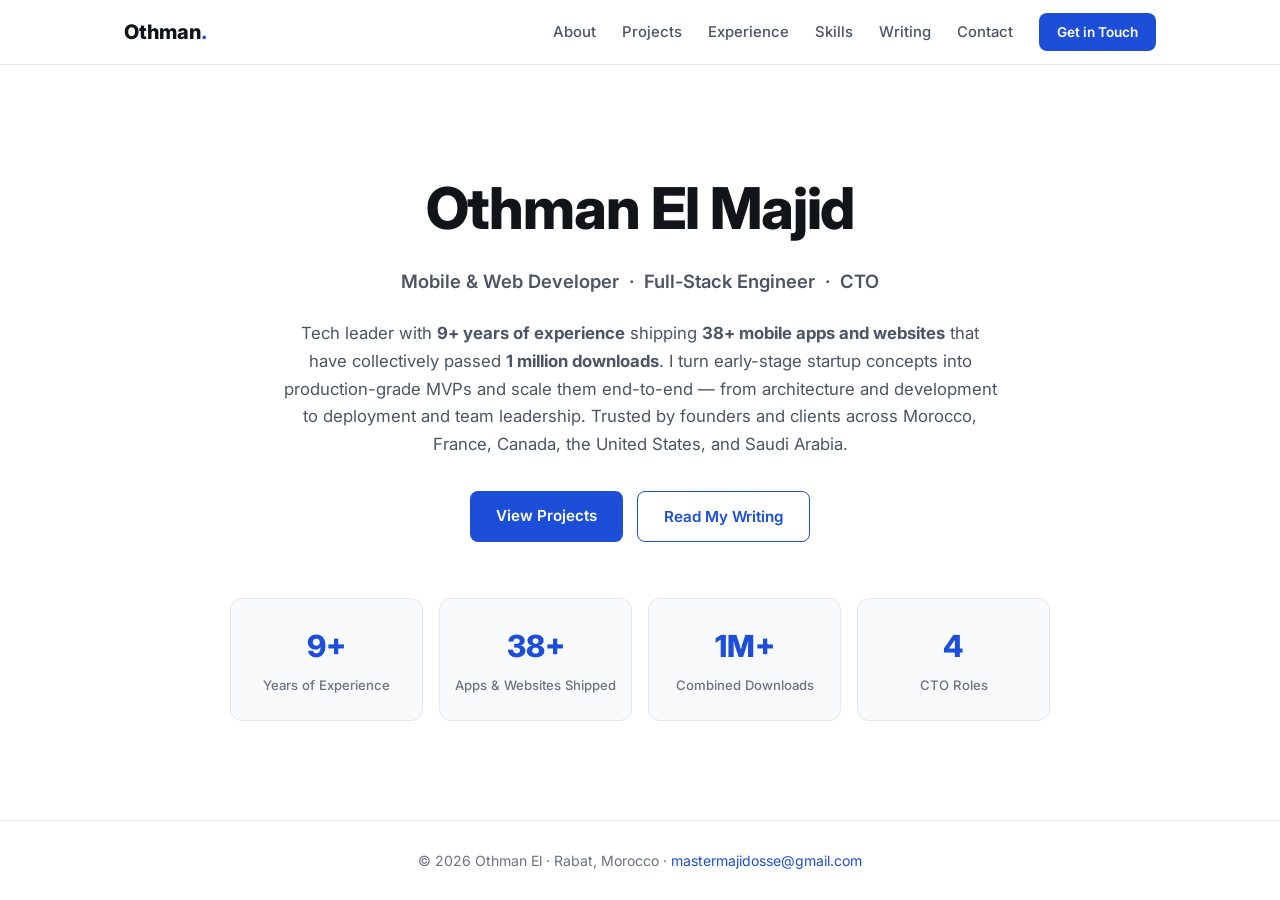
==== commit 7e22194a: "add travel and such" ====
--- a/index.html
+++ b/index.html
@@ -28,7 +28,7 @@
       </p>
       <div class="hero-actions">
         <a href="projects.html" class="btn">View Projects</a>
-        <a href="Othman_El_Majid_CV.pdf" class="btn btn-outline" download>Download CV (PDF)</a>
+        <a href="writing.html" class="btn btn-outline">Read My Writing</a>
       </div>
       <div class="hero-stats">
         <div class="stat"><span class="stat-num">9+</span><span class="stat-label">Years of Experience</span></div>
